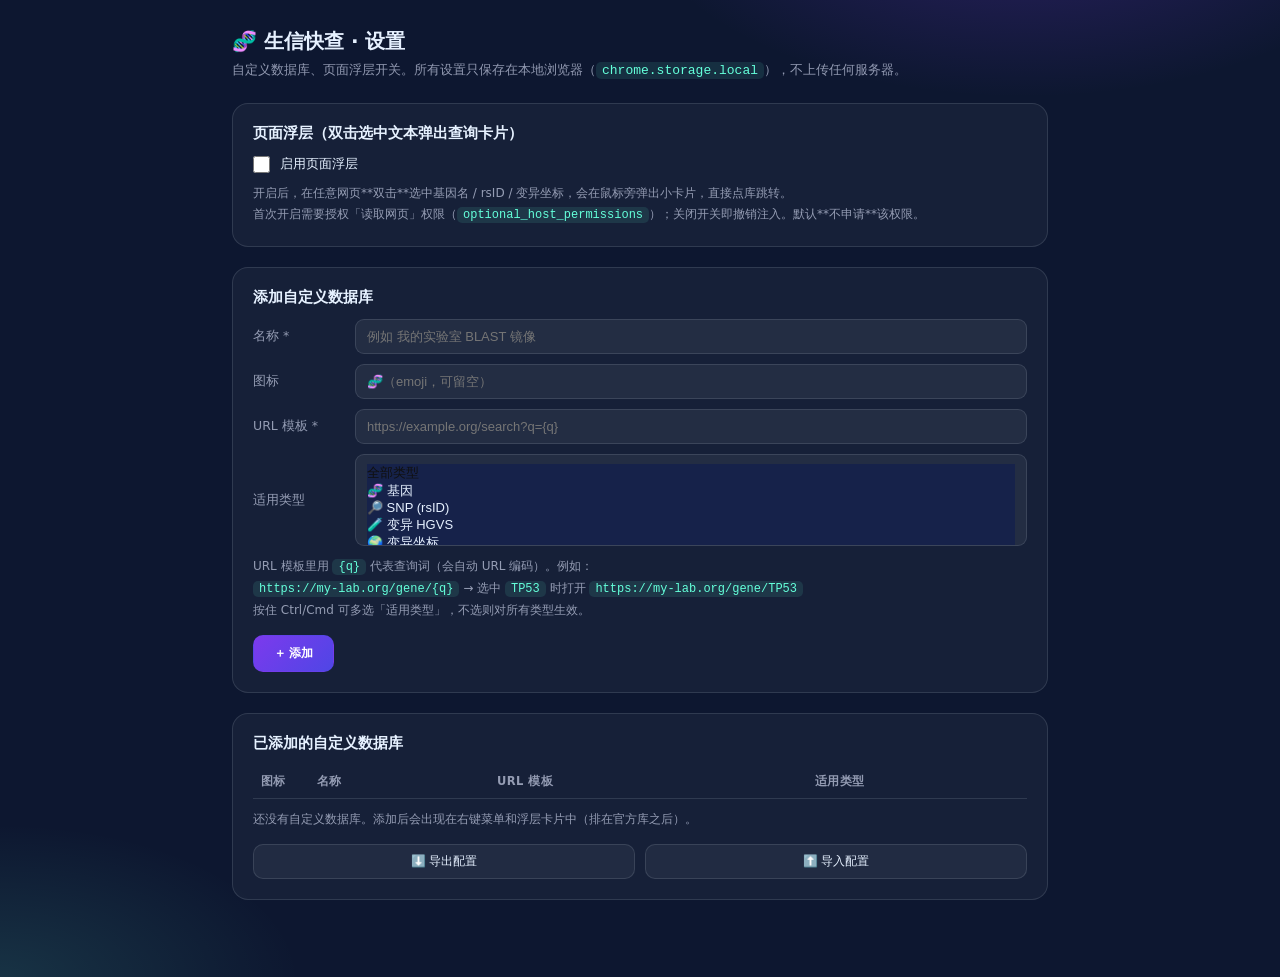
==== options.html @ fa1b14fd "feat: v0.2.0 - 页面浮层 + 批量查询 + 自定义数据库 + 演示图 1. content.js: 双击选中文本弹出查询浮层（Shadow DOM 隔离，点击外部/Esc/滚动自动收起）" ====
<!DOCTYPE html>
<html lang="zh-CN">
<head>
  <meta charset="UTF-8">
  <title>生信快查 · 设置</title>
  <link rel="stylesheet" href="popup.css">
  <style>
    body { width: auto; max-width: 860px; margin: 0 auto; padding: 28px 22px 60px; max-height: none; }
    h1 { font-size: 20px; margin-bottom: 6px; }
    .lead { color: var(--muted); font-size: 13px; margin-bottom: 24px; }
    .panel {
      padding: 20px;
      border-radius: 16px;
      border: 1px solid var(--border);
      background: rgba(255, 255, 255, 0.04);
      margin-bottom: 20px;
    }
    .panel h2 { font-size: 15px; margin-bottom: 12px; }
    .grid { display: grid; grid-template-columns: 90px 1fr; gap: 10px 12px; align-items: center; }
    .grid label { font-size: 12.5px; color: var(--muted); }
    .grid input, .grid select {
      padding: 9px 11px; border-radius: 9px; border: 1px solid var(--border);
      background: rgba(255, 255, 255, 0.06); color: var(--text); font-size: 13px; outline: none;
    }
    .grid input:focus, .grid select:focus { border-color: var(--teal); }
    .grid select option { background: #16224a; }
    .row { display: flex; gap: 10px; margin-top: 14px; flex-wrap: wrap; }
    table { width: 100%; border-collapse: collapse; margin-top: 8px; font-size: 12.5px; }
    th, td { text-align: left; padding: 9px 8px; border-bottom: 1px solid var(--border); }
    th { color: var(--muted); font-weight: 600; font-size: 11.5px; letter-spacing: 0.04em; }
    td.mono { font-family: var(--mono); font-size: 11.5px; color: var(--teal); word-break: break-all; }
    .tip { font-size: 12px; color: var(--muted); line-height: 1.75; margin-top: 10px; }
    code { font-family: var(--mono); background: rgba(100, 255, 218, 0.1); color: var(--teal); padding: 1px 6px; border-radius: 5px; }
    .switch { display: flex; align-items: center; gap: 10px; }
    .switch input { width: 17px; height: 17px; accent-color: #7c3aed; }
    .status { font-size: 12px; color: var(--muted); }
  </style>
</head>
<body>
  <h1>🧬 生信快查 · 设置</h1>
  <p class="lead">自定义数据库、页面浮层开关。所有设置只保存在本地浏览器（<code>chrome.storage.local</code>），不上传任何服务器。</p>

  <section class="panel">
    <h2>页面浮层（双击选中文本弹出查询卡片）</h2>
    <div class="switch">
      <input type="checkbox" id="floatToggle">
      <label for="floatToggle" style="font-size:13px;">启用页面浮层</label>
    </div>
    <p class="tip">
      开启后，在任意网页**双击**选中基因名 / rsID / 变异坐标，会在鼠标旁弹出小卡片，直接点库跳转。<br>
      首次开启需要授权「读取网页」权限（<code>optional_host_permissions</code>）；关闭开关即撤销注入。默认**不申请**该权限。
    </p>
    <p class="status" id="floatStatus"></p>
  </section>

  <section class="panel">
    <h2>添加自定义数据库</h2>
    <div class="grid">
      <label for="cdLabel">名称 *</label>
      <input id="cdLabel" type="text" placeholder="例如 我的实验室 BLAST 镜像">
      <label for="cdIcon">图标</label>
      <input id="cdIcon" type="text" placeholder="🧬（emoji，可留空）" maxlength="4">
      <label for="cdTemplate">URL 模板 *</label>
      <input id="cdTemplate" type="text" placeholder="https://example.org/search?q={q}">
      <label for="cdTypes">适用类型</label>
      <select id="cdTypes" multiple size="4" style="height:auto;">
        <option value="*" selected>全部类型</option>
        <option value="gene">🧬 基因</option>
        <option value="variant_rs">🔎 SNP (rsID)</option>
        <option value="variant_hgvs">🧪 变异 HGVS</option>
        <option value="variant_coord">🌍 变异坐标</option>
        <option value="geo">📦 GEO 数据集</option>
        <option value="pmid">📚 文献</option>
        <option value="doi">🔖 DOI</option>
        <option value="region">🗺️ 基因组区间</option>
        <option value="sequence">🚀 核酸序列</option>
      </select>
    </div>
    <p class="tip">
      URL 模板里用 <code>{q}</code> 代表查询词（会自动 URL 编码）。例如：<br>
      <code>https://my-lab.org/gene/{q}</code> → 选中 <code>TP53</code> 时打开 <code>https://my-lab.org/gene/TP53</code><br>
      按住 Ctrl/Cmd 可多选「适用类型」，不选则对所有类型生效。
    </p>
    <div class="row">
      <button class="btn primary" id="addBtn" style="flex:0 0 auto; padding:9px 20px;">＋ 添加</button>
    </div>
  </section>

  <section class="panel">
    <h2>已添加的自定义数据库</h2>
    <table>
      <thead>
        <tr><th style="width:56px;">图标</th><th style="width:180px;">名称</th><th>URL 模板</th><th style="width:150px;">适用类型</th><th style="width:70px;"></th></tr>
      </thead>
      <tbody id="cdBody"></tbody>
    </table>
    <p class="tip" id="cdEmpty">还没有自定义数据库。添加后会出现在右键菜单和浮层卡片中（排在官方库之后）。</p>
    <div class="row">
      <button class="btn" id="exportCd">⬇️ 导出配置</button>
      <button class="btn" id="importCd">⬆️ 导入配置</button>
      <input type="file" id="importFile" accept="application/json" hidden>
    </div>
  </section>

  <div class="toast" id="toast"></div>
  <script type="module" src="options.js"></script>
</body>
</html>
---- popup.css ----
:root {
  --bg: #0d1730;
  --bg-soft: #16224a;
  --card: rgba(255, 255, 255, 0.05);
  --border: rgba(230, 241, 255, 0.12);
  --text: #e6f1ff;
  --muted: rgba(226, 232, 255, 0.62);
  --teal: #64ffda;
  --violet: #a78bfa;
  --rose: #f472b6;
  --mono: ui-monospace, "JetBrains Mono", Consolas, monospace;
}

* { box-sizing: border-box; margin: 0; padding: 0; }

body {
  width: 400px;
  max-height: 580px;
  display: flex;
  flex-direction: column;
  background:
    radial-gradient(600px 300px at 80% -10%, rgba(124, 58, 237, 0.28), transparent 65%),
    radial-gradient(500px 260px at 0% 100%, rgba(100, 255, 218, 0.12), transparent 60%),
    var(--bg);
  color: var(--text);
  font-family: "PingFang SC", "Microsoft YaHei", system-ui, sans-serif;
  font-size: 13px;
}

.head {
  display: flex;
  align-items: center;
  justify-content: space-between;
  padding: 14px 16px 10px;
}

.brand { display: flex; align-items: center; gap: 10px; }

.logo {
  font-size: 22px;
  filter: drop-shadow(0 0 10px rgba(100, 255, 218, 0.5));
}

.brand strong { display: block; font-size: 14.5px; letter-spacing: 0.02em; }
.brand .sub { font-family: var(--mono); font-size: 10.5px; color: var(--muted); letter-spacing: 0.08em; }

.count {
  font-family: var(--mono);
  font-size: 12px;
  font-weight: 700;
  padding: 3px 10px;
  border-radius: 999px;
  color: var(--teal);
  background: rgba(100, 255, 218, 0.1);
  border: 1px solid rgba(100, 255, 218, 0.28);
}

.query-box { padding: 4px 16px 12px; }

.query-row { display: flex; gap: 8px; }

#q {
  flex: 1;
  padding: 10px 12px;
  border-radius: 10px;
  border: 1px solid var(--border);
  background: rgba(255, 255, 255, 0.06);
  color: var(--text);
  font-size: 13px;
  outline: none;
  transition: border-color 0.2s, box-shadow 0.2s;
}

#q:focus { border-color: var(--teal); box-shadow: 0 0 0 3px rgba(100, 255, 218, 0.14); }
#q::placeholder { color: rgba(226, 232, 255, 0.38); }

.hint {
  margin: 7px 2px 0;
  font-family: var(--mono);
  font-size: 10.5px;
  color: var(--muted);
  min-height: 14px;
}

.db-row { display: flex; flex-wrap: wrap; gap: 6px; margin-top: 8px; }

.db-chip {
  display: inline-flex;
  align-items: center;
  gap: 4px;
  padding: 4px 10px;
  border-radius: 999px;
  border: 1px solid rgba(167, 139, 250, 0.32);
  background: rgba(167, 139, 250, 0.1);
  color: var(--violet);
  font-size: 11px;
  cursor: pointer;
  transition: all 0.18s ease;
}

.db-chip:hover {
  background: linear-gradient(135deg, #7c3aed, #4f46e5);
  color: #fff;
  border-color: transparent;
  transform: translateY(-1px);
  box-shadow: 0 6px 16px rgba(124, 58, 237, 0.35);
}

.toolbar { display: flex; gap: 8px; padding: 0 16px 10px; }

#filter, #typeFilter {
  padding: 7px 10px;
  border-radius: 9px;
  border: 1px solid var(--border);
  background: rgba(255, 255, 255, 0.05);
  color: var(--text);
  font-size: 12px;
  outline: none;
}

#filter { flex: 1; }
#typeFilter { flex-shrink: 0; }
#typeFilter option { background: #16224a; }

.list {
  flex: 1;
  overflow-y: auto;
  padding: 0 10px;
  list-style: none;
  min-height: 120px;
}

.list::-webkit-scrollbar { width: 8px; }
.list::-webkit-scrollbar-thumb { background: linear-gradient(180deg, var(--teal), var(--violet)); border-radius: 999px; }

.item {
  display: flex;
  align-items: center;
  gap: 10px;
  padding: 9px 10px;
  border-radius: 11px;
  border: 1px solid transparent;
  cursor: pointer;
  transition: background 0.16s ease, border-color 0.16s ease;
}

.item:hover { background: rgba(255, 255, 255, 0.06); border-color: var(--border); }

.item .emoji { font-size: 16px; flex-shrink: 0; }

.item .body { flex: 1; min-width: 0; }

.item .q {
  font-family: var(--mono);
  font-size: 12.5px;
  color: var(--text);
  white-space: nowrap;
  overflow: hidden;
  text-overflow: ellipsis;
}

.item .meta {
  display: flex;
  gap: 8px;
  margin-top: 2px;
  font-size: 10.5px;
  color: var(--muted);
}

.item .db {
  color: var(--teal);
  font-weight: 600;
}

.item .copy {
  flex-shrink: 0;
  padding: 4px 8px;
  border-radius: 7px;
  border: 1px solid var(--border);
  background: transparent;
  color: var(--muted);
  font-size: 11px;
  cursor: pointer;
  transition: all 0.18s ease;
}

.item .copy:hover { color: var(--teal); border-color: rgba(100, 255, 218, 0.4); background: rgba(100, 255, 218, 0.08); }

.empty {
  padding: 30px 24px;
  text-align: center;
  font-size: 12px;
  line-height: 1.8;
  color: var(--muted);
}

.foot {
  display: flex;
  gap: 8px;
  padding: 10px 16px 14px;
  border-top: 1px solid var(--border);
}

.btn {
  flex: 1;
  padding: 8px 12px;
  border-radius: 10px;
  border: 1px solid var(--border);
  background: rgba(255, 255, 255, 0.05);
  color: var(--text);
  font-size: 12px;
  cursor: pointer;
  transition: all 0.2s ease;
}

.btn:hover { background: rgba(255, 255, 255, 0.1); transform: translateY(-1px); }

.btn.primary {
  flex-shrink: 0;
  border-color: transparent;
  background: linear-gradient(135deg, #7c3aed, #4f46e5);
  color: #fff;
  font-weight: 600;
}

.btn.primary:hover { box-shadow: 0 8px 20px rgba(124, 58, 237, 0.4); }

.btn.danger:hover { color: var(--rose); border-color: rgba(244, 114, 182, 0.45); background: rgba(244, 114, 182, 0.1); }

.toast {
  position: fixed;
  left: 50%;
  bottom: 66px;
  transform: translate(-50%, 12px);
  padding: 7px 16px;
  border-radius: 999px;
  background: rgba(100, 255, 218, 0.14);
  border: 1px solid rgba(100, 255, 218, 0.4);
  color: var(--teal);
  font-size: 12px;
  opacity: 0;
  pointer-events: none;
  transition: all 0.25s ease;
}

.toast.show { opacity: 1; transform: translate(-50%, 0); }

/* ── v0.2：Tab / 批量查询 / 设置入口 ── */
.head-right { display: flex; align-items: center; gap: 8px; }

.icon-btn {
  width: 28px; height: 28px; border-radius: 8px; cursor: pointer;
  border: 1px solid var(--border); background: rgba(255,255,255,0.05);
  color: var(--text); font-size: 13px; line-height: 1;
  transition: all 0.2s ease;
}
.icon-btn:hover { background: rgba(255,255,255,0.12); transform: rotate(18deg); }

.tabs { display: flex; gap: 6px; padding: 0 16px 10px; }

.tab {
  flex: 1; padding: 8px 10px; border-radius: 10px; cursor: pointer;
  border: 1px solid var(--border); background: transparent;
  color: var(--muted); font-size: 12px; font-weight: 600;
  transition: all 0.2s ease;
}
.tab:hover { color: var(--text); background: rgba(255,255,255,0.06); }
.tab.is-active {
  color: #fff; border-color: transparent;
  background: linear-gradient(135deg, #7c3aed, #4f46e5);
  box-shadow: 0 6px 16px rgba(124, 58, 237, 0.3);
}

#pane-history, #pane-batch { display: flex; flex-direction: column; flex: 1; min-height: 0; }

.batch-box { padding: 2px 16px 14px; display: flex; flex-direction: column; gap: 10px; }

.batch-tip { font-size: 11.5px; line-height: 1.7; color: var(--muted); }

#batchInput {
  width: 100%; padding: 10px 12px; border-radius: 10px;
  border: 1px solid var(--border); background: rgba(255,255,255,0.06);
  color: var(--text); font-family: var(--mono); font-size: 12px;
  line-height: 1.7; resize: vertical; outline: none;
}
#batchInput:focus { border-color: var(--teal); box-shadow: 0 0 0 3px rgba(100,255,218,0.12); }

.batch-mode { display: flex; align-items: center; gap: 8px; flex-wrap: wrap; font-size: 11.5px; color: var(--muted); }
.batch-mode label { display: inline-flex; align-items: center; gap: 5px; cursor: pointer; }
.batch-mode input[type="radio"] { accent-color: #7c3aed; }
#batchDb { padding: 6px 9px; border-radius: 8px; border: 1px solid var(--border); background: rgba(255,255,255,0.06); color: var(--text); font-size: 11.5px; }
#batchDb option { background: #16224a; }

.batch-preview {
  max-height: 120px; overflow-y: auto;
  display: flex; flex-wrap: wrap; gap: 5px;
}
.batch-preview::-webkit-scrollbar { width: 6px; }
.batch-preview::-webkit-scrollbar-thumb { background: var(--violet); border-radius: 999px; }

.bp-item {
  display: inline-flex; align-items: center; gap: 4px;
  padding: 3px 9px; border-radius: 999px; font-size: 10.5px;
  border: 1px solid rgba(167,139,250,0.3); background: rgba(167,139,250,0.1);
  color: var(--violet); font-family: var(--mono);
}
.bp-item.skip { border-color: rgba(244,114,182,0.35); background: rgba(244,114,182,0.1); color: var(--rose); }
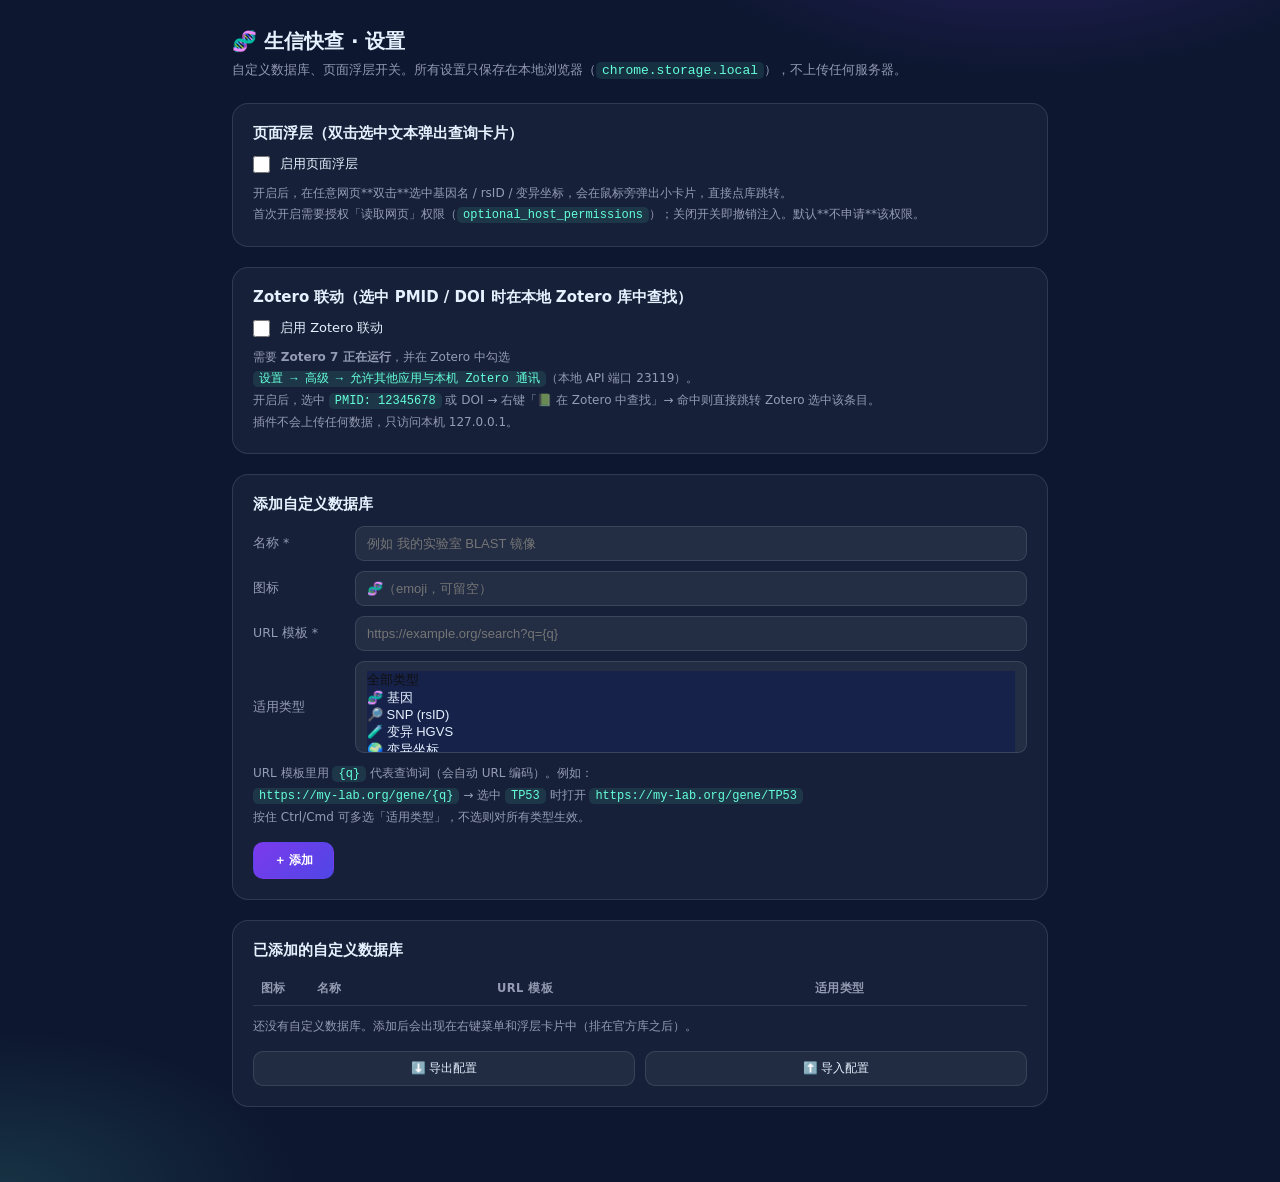
==== commit 5a5a2492: "feat: v0.3.0 - VCF 批量注释 + Zotero 联动 + 7 项对抗性审查修复 新功能: 1. VCF 批量注释: parseVcfLine/parseVcfText 解析 CHRO" ====
--- a/options.html
+++ b/options.html
@@ -54,6 +54,21 @@
   </section>
 
   <section class="panel">
+    <h2>Zotero 联动（选中 PMID / DOI 时在本地 Zotero 库中查找）</h2>
+    <div class="switch">
+      <input type="checkbox" id="zoteroToggle">
+      <label for="zoteroToggle" style="font-size:13px;">启用 Zotero 联动</label>
+    </div>
+    <p class="tip">
+      需要 <b>Zotero 7 正在运行</b>，并在 Zotero 中勾选<br>
+      <code>设置 → 高级 → 允许其他应用与本机 Zotero 通讯</code>（本地 API 端口 23119）。<br>
+      开启后，选中 <code>PMID: 12345678</code> 或 DOI → 右键「📗 在 Zotero 中查找」→ 命中则直接跳转 Zotero 选中该条目。<br>
+      插件不会上传任何数据，只访问本机 127.0.0.1。
+    </p>
+    <p class="status" id="zoteroStatus"></p>
+  </section>
+
+  <section class="panel">
     <h2>添加自定义数据库</h2>
     <div class="grid">
       <label for="cdLabel">名称 *</label>
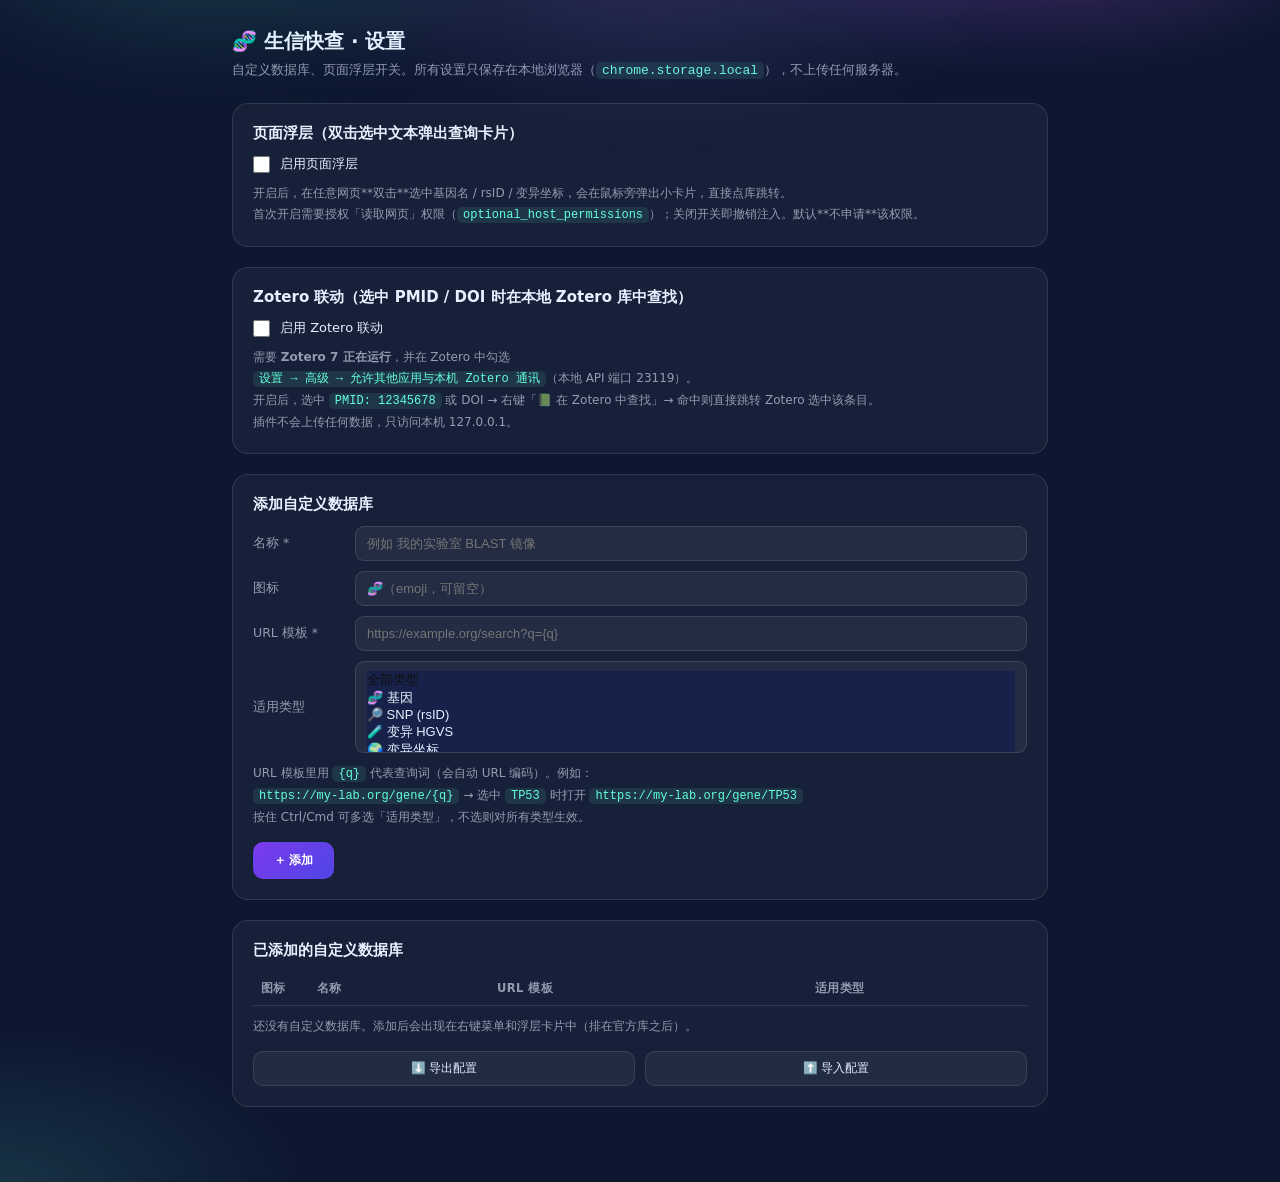
==== commit d62d9d31: "feat: v0.4.0 - 类型主题色 + 98 基因速查表 + 序列工具 + 统计看板 1. genedata.js（新数据层）:    - 98 个肿瘤/临床相关基因速查表（相关癌种 + 主要通" ====
--- a/options.html
+++ b/options.html
@@ -37,6 +37,7 @@
   </style>
 </head>
 <body>
+  <div class="aurora" aria-hidden="true"></div>
   <h1>🧬 生信快查 · 设置</h1>
   <p class="lead">自定义数据库、页面浮层开关。所有设置只保存在本地浏览器（<code>chrome.storage.local</code>），不上传任何服务器。</p>
 
--- a/popup.css
+++ b/popup.css
@@ -305,3 +305,219 @@
   color: var(--violet); font-family: var(--mono);
 }
 .bp-item.skip { border-color: rgba(244,114,182,0.35); background: rgba(244,114,182,0.1); color: var(--rose); }
+
+/* ══════════════════════════════════════════════════════════════
+   v0.4：类型主题色 · 动效 · 基因速查卡 · 序列工具 · 统计面板
+   ══════════════════════════════════════════════════════════════ */
+
+/* 背景极光（缓慢流动的多色光带） */
+.aurora {
+  position: fixed;
+  inset: -30% -30% auto -30%;
+  height: 70%;
+  pointer-events: none;
+  z-index: 0;
+  background:
+    radial-gradient(closest-side, rgba(100, 255, 218, 0.16), transparent 70%) 12% 0% / 46% 66% no-repeat,
+    radial-gradient(closest-side, rgba(167, 139, 250, 0.20), transparent 70%) 52% 0% / 52% 74% no-repeat,
+    radial-gradient(closest-side, rgba(244, 114, 182, 0.14), transparent 70%) 88% 0% / 44% 62% no-repeat;
+  filter: blur(26px);
+  animation: aurora-drift 22s ease-in-out infinite alternate;
+}
+@keyframes aurora-drift {
+  0% { transform: translate3d(-6%, 0, 0) scaleY(1); }
+  50% { transform: translate3d(4%, 3%, 0) scaleY(1.13); }
+  100% { transform: translate3d(7%, -2%, 0) scaleY(1.04); }
+}
+
+.head, .tabs, section, .foot { position: relative; z-index: 1; }
+
+/* logo 呼吸光晕 */
+.logo { animation: logo-glow 3.4s ease-in-out infinite; }
+@keyframes logo-glow {
+  0%, 100% { filter: drop-shadow(0 0 6px rgba(100, 255, 218, 0.42)); transform: scale(1); }
+  50% { filter: drop-shadow(0 0 16px rgba(100, 255, 218, 0.85)) drop-shadow(0 0 26px rgba(167,139,250,.4)); transform: scale(1.06); }
+}
+
+/* 类型色：由 JS 设置到 body 的 --tc（当前识别类型的主题色） */
+body { --tc: #64ffda; --tc-soft: rgba(100, 255, 218, 0.14); }
+
+.hint { color: var(--tc); transition: color 0.25s ease; font-weight: 600; }
+
+#q:focus { border-color: var(--tc); box-shadow: 0 0 0 3px var(--tc-soft); }
+
+.db-chip {
+  border-color: color-mix(in srgb, var(--tc) 42%, transparent);
+  background: color-mix(in srgb, var(--tc) 12%, transparent);
+  color: var(--tc);
+  position: relative;
+  overflow: hidden;
+}
+.db-chip::after {
+  content: "";
+  position: absolute;
+  inset: 0;
+  background: linear-gradient(115deg, transparent 30%, rgba(255, 255, 255, 0.28) 50%, transparent 70%);
+  transform: translateX(-120%);
+  transition: transform 0.5s ease;
+}
+.db-chip:hover::after { transform: translateX(120%); }
+.db-chip:hover {
+  background: linear-gradient(135deg, var(--tc), color-mix(in srgb, var(--tc) 45%, #4f46e5));
+  color: #071018;
+  border-color: transparent;
+  box-shadow: 0 6px 18px color-mix(in srgb, var(--tc) 34%, transparent);
+  transform: translateY(-2px);
+}
+
+/* 查询面板进入动画（staggered） */
+#pane-history, #pane-batch, #pane-stats { animation: pane-in 0.32s cubic-bezier(0.22, 1, 0.36, 1); }
+@keyframes pane-in { from { opacity: 0; transform: translateY(8px); } to { opacity: 1; transform: none; } }
+
+/* 基因速查卡 */
+.info-card {
+  margin-top: 10px;
+  padding: 11px 13px;
+  border-radius: 12px;
+  border: 1px solid color-mix(in srgb, var(--tc) 34%, transparent);
+  background: linear-gradient(150deg, color-mix(in srgb, var(--tc) 11%, transparent), rgba(255, 255, 255, 0.03));
+  animation: card-pop 0.34s cubic-bezier(0.34, 1.5, 0.64, 1);
+}
+@keyframes card-pop { from { opacity: 0; transform: translateY(6px) scale(0.97); } to { opacity: 1; transform: none; } }
+
+.info-head { display: flex; align-items: baseline; gap: 8px; margin-bottom: 9px; }
+.info-gene {
+  font-family: var(--mono);
+  font-size: 14px;
+  font-weight: 800;
+  color: var(--tc);
+  letter-spacing: 0.02em;
+  text-shadow: 0 0 14px color-mix(in srgb, var(--tc) 45%, transparent);
+}
+.info-cn { font-size: 11px; color: var(--muted); }
+
+.info-row { display: flex; gap: 8px; align-items: flex-start; margin-top: 7px; font-size: 11.5px; }
+.info-label {
+  flex-shrink: 0;
+  width: 52px;
+  color: var(--muted);
+  font-size: 10.5px;
+  padding-top: 2px;
+}
+.info-path { color: var(--text); font-size: 11.5px; }
+
+.tags { display: flex; flex-wrap: wrap; gap: 5px; }
+.tags span {
+  font-size: 10.5px;
+  padding: 2px 8px;
+  border-radius: 999px;
+  border: 1px solid color-mix(in srgb, var(--tc) 30%, transparent);
+  background: color-mix(in srgb, var(--tc) 9%, transparent);
+  color: color-mix(in srgb, var(--tc) 80%, #ffffff);
+  transition: all 0.2s ease;
+}
+.tags span:hover { transform: translateY(-1px) scale(1.04); border-color: var(--tc); }
+
+/* 序列工具卡 */
+.seq-card { --tc: #f97316; }
+.seq-line {
+  display: flex;
+  align-items: center;
+  gap: 8px;
+  margin-top: 7px;
+  font-size: 11px;
+}
+.seq-tag { flex-shrink: 0; width: 52px; color: var(--muted); font-size: 10.5px; }
+.seq-line code {
+  flex: 1;
+  min-width: 0;
+  font-family: var(--mono);
+  font-size: 10.5px;
+  color: #fdba74;
+  background: rgba(249, 115, 22, 0.1);
+  border-radius: 6px;
+  padding: 4px 7px;
+  white-space: nowrap;
+  overflow: hidden;
+  text-overflow: ellipsis;
+}
+.mini-copy {
+  flex-shrink: 0;
+  padding: 3px 9px;
+  border-radius: 6px;
+  border: 1px solid rgba(249, 115, 22, 0.32);
+  background: transparent;
+  color: #fdba74;
+  font-size: 10.5px;
+  cursor: pointer;
+  transition: all 0.2s ease;
+}
+.mini-copy:hover { background: rgba(249, 115, 22, 0.18); transform: translateY(-1px); }
+
+/* 历史项：左侧类型色条 + 入场 */
+.item {
+  position: relative;
+  border-left: 3px solid color-mix(in srgb, var(--tc) 60%, transparent);
+  animation: item-in 0.3s ease backwards;
+}
+@keyframes item-in { from { opacity: 0; transform: translateX(-6px); } to { opacity: 1; transform: none; } }
+.item .emoji { transition: transform 0.22s cubic-bezier(0.34, 1.6, 0.64, 1); }
+.item:hover .emoji { transform: scale(1.22) rotate(-6deg); }
+.item .db { color: var(--tc); }
+
+/* 统计面板 */
+.stats-box { padding: 4px 16px 16px; }
+.stat-cards { display: grid; grid-template-columns: repeat(4, 1fr); gap: 8px; margin-bottom: 16px; }
+.stat-card {
+  padding: 11px 6px;
+  border-radius: 11px;
+  border: 1px solid var(--border);
+  background: linear-gradient(160deg, rgba(255, 255, 255, 0.07), rgba(255, 255, 255, 0.02));
+  text-align: center;
+  transition: all 0.24s ease;
+}
+.stat-card:hover { transform: translateY(-2px); border-color: rgba(100, 255, 218, 0.4); box-shadow: 0 8px 20px rgba(100, 255, 218, 0.12); }
+.stat-card b {
+  display: block;
+  font-family: var(--mono);
+  font-size: 20px;
+  color: var(--teal);
+  text-shadow: 0 0 16px rgba(100, 255, 218, 0.4);
+}
+.stat-card span { font-size: 10.5px; color: var(--muted); }
+
+.stat-title { font-size: 12.5px; margin: 16px 0 9px; color: var(--text); }
+
+.bar-list { display: flex; flex-direction: column; gap: 7px; }
+.bar-row { display: flex; align-items: center; gap: 8px; font-size: 11.5px; }
+.bar-name { flex-shrink: 0; width: 82px; color: var(--muted); white-space: nowrap; overflow: hidden; text-overflow: ellipsis; }
+.bar-track { flex: 1; height: 8px; border-radius: 999px; background: rgba(255, 255, 255, 0.07); overflow: hidden; }
+.bar-fill {
+  height: 100%;
+  border-radius: 999px;
+  background: linear-gradient(90deg, var(--bc, #64ffda), color-mix(in srgb, var(--bc, #64ffda) 45%, #7c3aed));
+  box-shadow: 0 0 12px color-mix(in srgb, var(--bc, #64ffda) 45%, transparent);
+  animation: bar-grow 0.7s cubic-bezier(0.22, 1, 0.36, 1);
+}
+@keyframes bar-grow { from { transform: scaleX(0); transform-origin: left; } to { transform: scaleX(1); transform-origin: left; } }
+.bar-val { flex-shrink: 0; font-family: var(--mono); font-size: 10.5px; color: var(--teal); width: 24px; text-align: right; }
+
+.cloud { display: flex; flex-wrap: wrap; gap: 6px; }
+.cloud span {
+  font-family: var(--mono);
+  font-size: 11px;
+  padding: 4px 10px;
+  border-radius: 999px;
+  border: 1px solid rgba(167, 139, 250, 0.3);
+  background: rgba(167, 139, 250, 0.1);
+  color: #c4b5fd;
+  transition: all 0.2s ease;
+}
+.cloud span:hover { transform: translateY(-2px) scale(1.05); background: rgba(167, 139, 250, 0.22); }
+
+.stats-foot { margin-top: 16px; font-size: 10.5px; color: var(--muted); text-align: center; }
+
+@media (prefers-reduced-motion: reduce) {
+  .aurora, .logo, .item, .info-card, .bar-fill, #pane-history, #pane-batch, #pane-stats { animation: none !important; }
+  .db-chip::after { display: none; }
+}
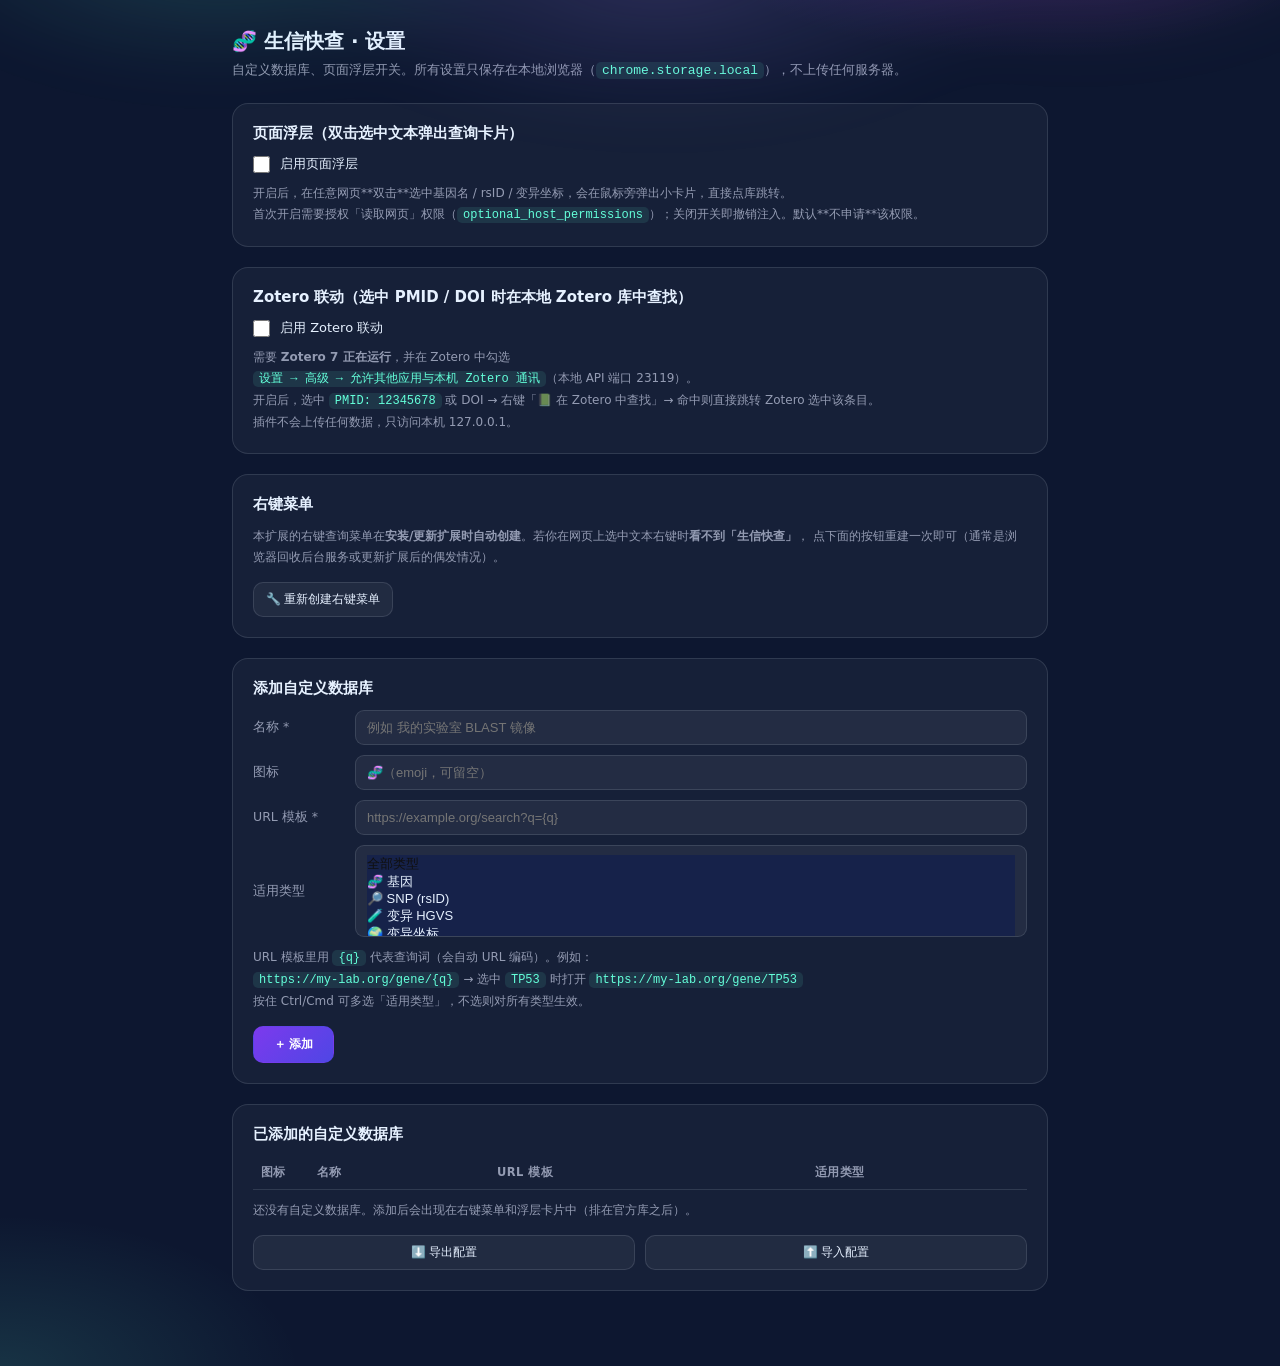
==== commit a96e4939: "fix: v0.4.2 - 修复 popup 三个面板重叠显示 + 菜单重建按钮 1. [关键] popup.css 加 [hidden] { display: none !important; } " ====
--- a/options.html
+++ b/options.html
@@ -70,6 +70,18 @@
   </section>
 
   <section class="panel">
+    <h2>右键菜单</h2>
+    <p class="tip">
+      本扩展的右键查询菜单在<strong>安装/更新扩展时自动创建</strong>。若你在网页上选中文本右键时<strong>看不到「生信快查」</strong>，
+      点下面的按钮重建一次即可（通常是浏览器回收后台服务或更新扩展后的偶发情况）。
+    </p>
+    <div class="row">
+      <button class="btn" id="rebuildMenu" style="flex:0 0 auto;">🔧 重新创建右键菜单</button>
+    </div>
+    <p class="status" id="menuStatus"></p>
+  </section>
+
+  <section class="panel">
     <h2>添加自定义数据库</h2>
     <div class="grid">
       <label for="cdLabel">名称 *</label>
--- a/popup.css
+++ b/popup.css
@@ -307,6 +307,14 @@
 .bp-item.skip { border-color: rgba(244,114,182,0.35); background: rgba(244,114,182,0.1); color: var(--rose); }
 
 /* ══════════════════════════════════════════════════════════════
+   v0.4.2 关键修复：hidden 属性被 display:flex 覆盖导致多个面板同时显示
+   （现象：popup 里查询/批量/统计三个面板内容全部叠在一起）
+   ══════════════════════════════════════════════════════════════ */
+[hidden] {
+  display: none !important;
+}
+
+/* ══════════════════════════════════════════════════════════════
    v0.4：类型主题色 · 动效 · 基因速查卡 · 序列工具 · 统计面板
    ══════════════════════════════════════════════════════════════ */
 
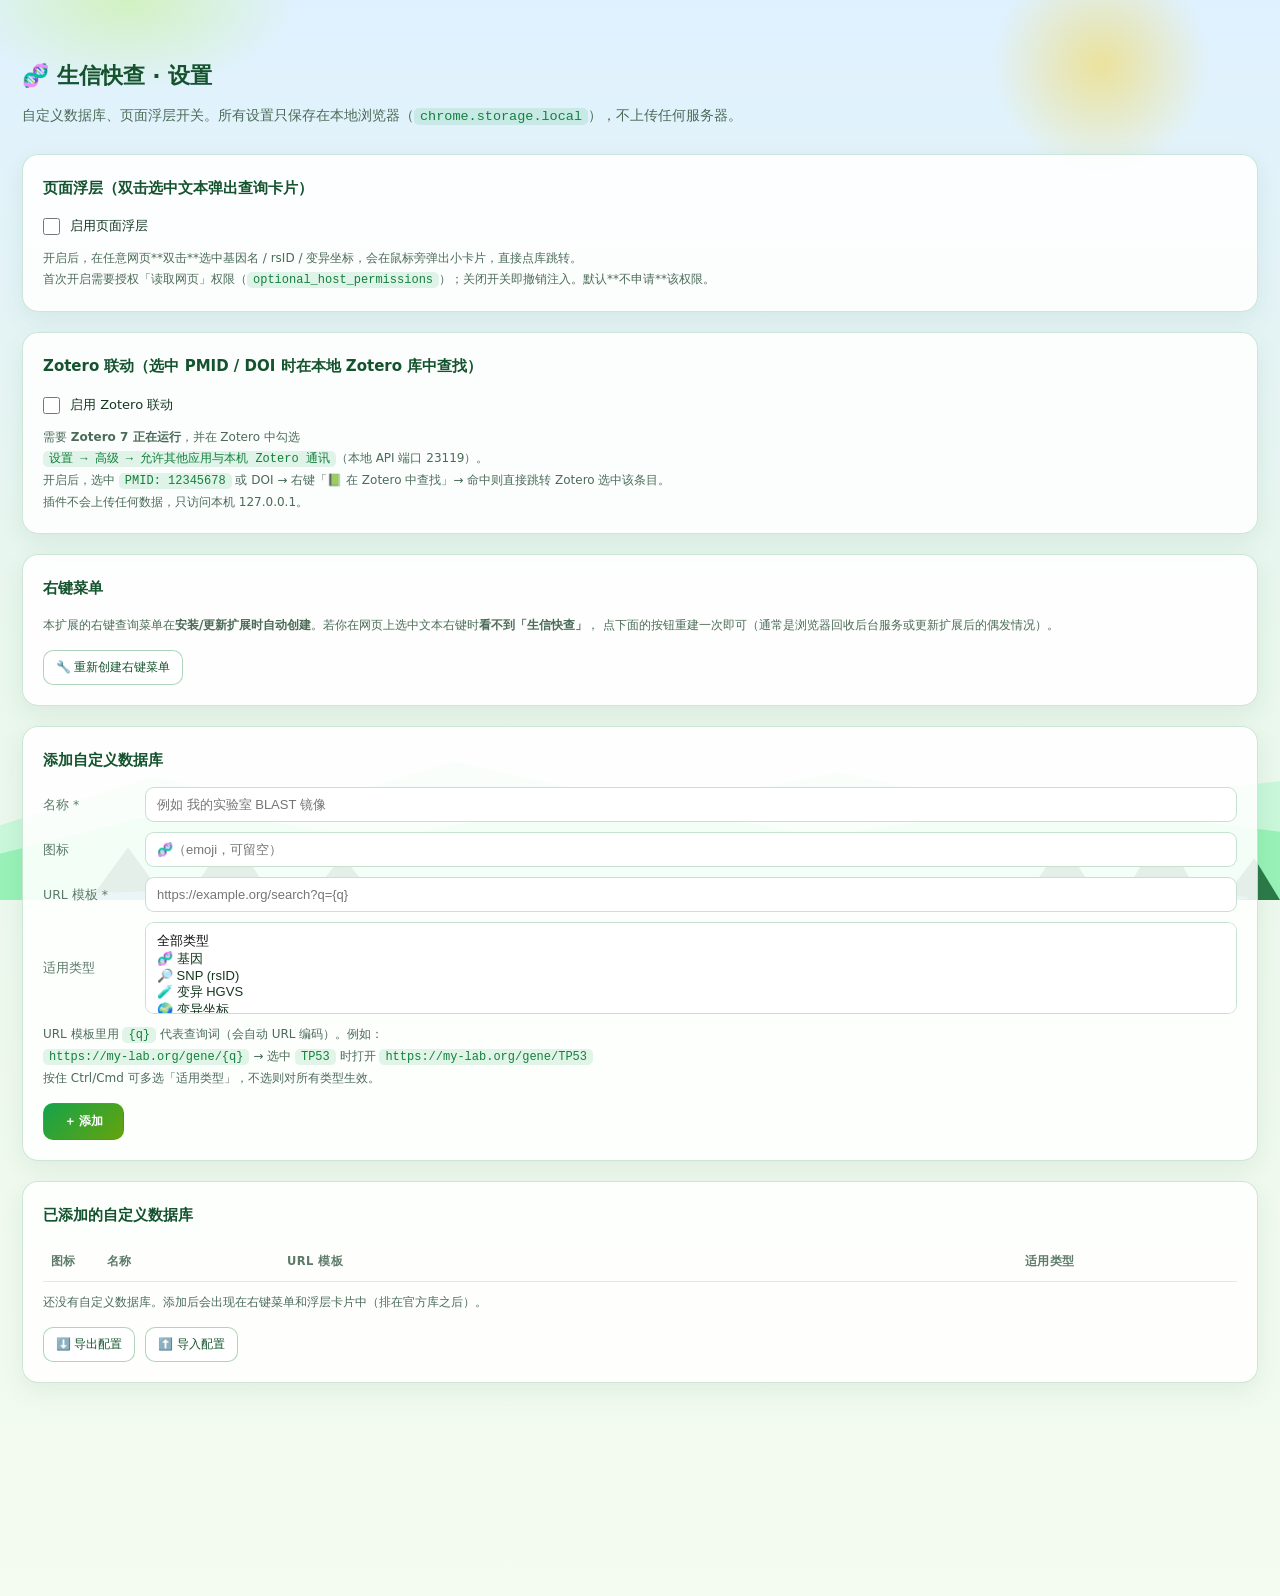
==== commit 353c4cbd: "fix+feat: v0.5.0 - 修复右键菜单崩溃（API 防御）+ 明亮自然山水主题 【根因修复】用户提供 Edge 错误堆栈：background.bundle.js:516 Cannot r" ====
--- a/options.html
+++ b/options.html
@@ -5,39 +5,69 @@
   <title>生信快查 · 设置</title>
   <link rel="stylesheet" href="popup.css">
   <style>
-    body { width: auto; max-width: 860px; margin: 0 auto; padding: 28px 22px 60px; max-height: none; }
-    h1 { font-size: 20px; margin-bottom: 6px; }
-    .lead { color: var(--muted); font-size: 13px; margin-bottom: 24px; }
+    /* ── 自然山水主题（与 popup 一致） ── */
+    * { box-sizing: border-box; }
+    body {
+      background:
+        radial-gradient(160px 160px at 86% 4%, rgba(250, 204, 21, 0.42), transparent 68%),
+        radial-gradient(240px 130px at 10% 0%, rgba(190, 242, 100, 0.4), transparent 70%),
+        linear-gradient(180deg, #dff1ff 0%, #e9f7ec 40%, #f4fbf0 100%);
+      color: #14361f;
+      font-family: "PingFang SC", "Microsoft YaHei", system-ui, sans-serif;
+      line-height: 1.85;
+      font-size: 15.5px;
+      padding: 56px 22px 200px;
+      min-height: 100vh;
+      max-height: none;
+      width: auto;
+      display: block;
+      overflow-x: hidden;
+    }
+    .scenery {
+      position: fixed;
+      left: 0; right: 0; bottom: 0;
+      height: 220px;
+      pointer-events: none;
+      z-index: 0;
+      background-image: url("data:image/svg+xml;charset=utf-8,%3Csvg xmlns='http://www.w3.org/2000/svg' viewBox='0 0 400 200' preserveAspectRatio='none'%3E%3Cpath d='M0 132 L48 88 L92 118 L142 74 L205 116 L262 84 L318 118 L400 92 L400 200 L0 200 Z' fill='%23bbf7d0' opacity='0.75'/%3E%3Cpath d='M0 158 L58 116 L118 146 L188 106 L256 142 L330 112 L400 138 L400 200 L0 200 Z' fill='%2386efac' opacity='0.8'/%3E%3Cg fill='%23166534' opacity='0.9'%3E%3Cpath d='M28 200 L40 152 L52 200 Z'/%3E%3Cpath d='M58 200 L72 140 L86 200 Z'/%3E%3Cpath d='M96 200 L107 160 L118 200 Z'/%3E%3Cpath d='M320 200 L332 148 L344 200 Z'/%3E%3Cpath d='M350 200 L363 138 L376 200 Z'/%3E%3Cpath d='M382 200 L392 162 L400 200 Z'/%3E%3C/g%3E%3Cellipse cx='200' cy='198' rx='190' ry='10' fill='%237dd3fc' opacity='0.55'/%3E%3C/svg%3E");
+      background-repeat: no-repeat;
+      background-position: bottom center;
+      background-size: 100% 100%;
+    }
+    .wrap { max-width: 860px; margin: 0 auto; position: relative; z-index: 1; }
+    h1 { font-size: 22px; margin-bottom: 6px; color: #14532d; }
+    .lead { color: #4b6b58; font-size: 13.5px; margin-bottom: 24px; }
     .panel {
       padding: 20px;
       border-radius: 16px;
-      border: 1px solid var(--border);
-      background: rgba(255, 255, 255, 0.04);
+      border: 1px solid rgba(21, 128, 61, 0.2);
+      background: rgba(255, 255, 255, 0.88);
+      box-shadow: 0 8px 24px rgba(20, 83, 45, 0.08);
       margin-bottom: 20px;
     }
-    .panel h2 { font-size: 15px; margin-bottom: 12px; }
+    .panel h2 { font-size: 15px; margin-bottom: 12px; color: #14532d; }
     .grid { display: grid; grid-template-columns: 90px 1fr; gap: 10px 12px; align-items: center; }
-    .grid label { font-size: 12.5px; color: var(--muted); }
+    .grid label { font-size: 12.5px; color: #5c7a67; }
     .grid input, .grid select {
-      padding: 9px 11px; border-radius: 9px; border: 1px solid var(--border);
-      background: rgba(255, 255, 255, 0.06); color: var(--text); font-size: 13px; outline: none;
+      padding: 9px 11px; border-radius: 9px; border: 1px solid rgba(21, 128, 61, 0.24);
+      background: #fff; color: #14361f; font-size: 13px; outline: none;
     }
-    .grid input:focus, .grid select:focus { border-color: var(--teal); }
-    .grid select option { background: #16224a; }
+    .grid input:focus, .grid select:focus { border-color: #16a34a; box-shadow: 0 0 0 3px rgba(34, 197, 94, 0.16); }
+    .grid select option { background: #fff; }
     .row { display: flex; gap: 10px; margin-top: 14px; flex-wrap: wrap; }
     table { width: 100%; border-collapse: collapse; margin-top: 8px; font-size: 12.5px; }
-    th, td { text-align: left; padding: 9px 8px; border-bottom: 1px solid var(--border); }
-    th { color: var(--muted); font-weight: 600; font-size: 11.5px; letter-spacing: 0.04em; }
-    td.mono { font-family: var(--mono); font-size: 11.5px; color: var(--teal); word-break: break-all; }
-    .tip { font-size: 12px; color: var(--muted); line-height: 1.75; margin-top: 10px; }
-    code { font-family: var(--mono); background: rgba(100, 255, 218, 0.1); color: var(--teal); padding: 1px 6px; border-radius: 5px; }
+    th, td { text-align: left; padding: 9px 8px; border-bottom: 1px solid rgba(21, 128, 61, 0.14); }
+    th { color: #5c7a67; font-weight: 600; font-size: 11.5px; letter-spacing: 0.04em; }
+    td.mono { font-family: ui-monospace, Consolas, monospace; font-size: 11.5px; color: #15803d; word-break: break-all; }
+    .tip { font-size: 12px; color: #4b6b58; line-height: 1.75; margin-top: 10px; }
+    code { font-family: ui-monospace, Consolas, monospace; background: rgba(22, 163, 74, 0.12); color: #15803d; padding: 1px 6px; border-radius: 5px; }
     .switch { display: flex; align-items: center; gap: 10px; }
-    .switch input { width: 17px; height: 17px; accent-color: #7c3aed; }
-    .status { font-size: 12px; color: var(--muted); }
+    .switch input { width: 17px; height: 17px; accent-color: #16a34a; }
+    .status { font-size: 12px; color: #5c7a67; }
   </style>
 </head>
 <body>
-  <div class="aurora" aria-hidden="true"></div>
+  <div class="scenery" aria-hidden="true"></div>
   <h1>🧬 生信快查 · 设置</h1>
   <p class="lead">自定义数据库、页面浮层开关。所有设置只保存在本地浏览器（<code>chrome.storage.local</code>），不上传任何服务器。</p>
 
@@ -79,6 +109,7 @@
       <button class="btn" id="rebuildMenu" style="flex:0 0 auto;">🔧 重新创建右键菜单</button>
     </div>
     <p class="status" id="menuStatus"></p>
+    <p class="status" id="menuDiag"></p>
   </section>
 
   <section class="panel">
--- a/popup.css
+++ b/popup.css
@@ -1,48 +1,114 @@
+/* ══════════════════════════════════════════════════════════════════
+   生信快查 · 自然山水主题（v0.5.0）
+   明亮晨光 · 层叠远山 · 松林剪影 · 暖阳光斑
+   ══════════════════════════════════════════════════════════════════ */
 :root {
-  --bg: #0d1730;
-  --bg-soft: #16224a;
-  --card: rgba(255, 255, 255, 0.05);
-  --border: rgba(230, 241, 255, 0.12);
-  --text: #e6f1ff;
-  --muted: rgba(226, 232, 255, 0.62);
-  --teal: #64ffda;
-  --violet: #a78bfa;
-  --rose: #f472b6;
+  --sky-top: #dff1ff;
+  --sky-mid: #e9f7ec;
+  --sky-bot: #f4fbf0;
+  --leaf-deep: #14532d;
+  --leaf: #15803d;
+  --leaf-mid: #16a34a;
+  --leaf-light: #4ade80;
+  --grass: #65a30d;
+  --sun: #facc15;
+  --bark: #78350f;
+  --water: #7dd3fc;
+  --text: #14361f;
+  --muted: #5c7a67;
+  --card: rgba(255, 255, 255, 0.88);
+  --card-soft: rgba(255, 255, 255, 0.6);
+  --border: rgba(21, 128, 61, 0.18);
+  --border-strong: rgba(21, 128, 61, 0.34);
+  --teal: #0d9488;
+  --violet: #6d28d9;
+  --rose: #be185d;
   --mono: ui-monospace, "JetBrains Mono", Consolas, monospace;
 }
 
 * { box-sizing: border-box; margin: 0; padding: 0; }
+
+html, body { height: auto; }
 
 body {
   width: 400px;
   max-height: 580px;
   display: flex;
   flex-direction: column;
-  background:
-    radial-gradient(600px 300px at 80% -10%, rgba(124, 58, 237, 0.28), transparent 65%),
-    radial-gradient(500px 260px at 0% 100%, rgba(100, 255, 218, 0.12), transparent 60%),
-    var(--bg);
+  position: relative;
   color: var(--text);
   font-family: "PingFang SC", "Microsoft YaHei", system-ui, sans-serif;
   font-size: 13px;
-}
-
+  background:
+    radial-gradient(140px 140px at 84% 6%, rgba(250, 204, 21, 0.5), transparent 68%),
+    radial-gradient(220px 120px at 12% 2%, rgba(190, 242, 100, 0.42), transparent 70%),
+    linear-gradient(180deg, var(--sky-top) 0%, var(--sky-mid) 42%, var(--sky-bot) 100%);
+  overflow: hidden;
+}
+
+/* 山水丛林背景层（远山 + 近山 + 松林 + 水面），纯 SVG 内联，无外部依赖 */
+.scenery {
+  position: fixed;
+  left: 0;
+  right: 0;
+  bottom: 0;
+  height: 200px;
+  pointer-events: none;
+  z-index: 0;
+  opacity: 0.95;
+  background-image: url("data:image/svg+xml;charset=utf-8,%3Csvg xmlns='http://www.w3.org/2000/svg' viewBox='0 0 400 200' preserveAspectRatio='none'%3E%3Cpath d='M0 132 L48 88 L92 118 L142 74 L205 116 L262 84 L318 118 L400 92 L400 200 L0 200 Z' fill='%23bbf7d0' opacity='0.75'/%3E%3Cpath d='M0 158 L58 116 L118 146 L188 106 L256 142 L330 112 L400 138 L400 200 L0 200 Z' fill='%2386efac' opacity='0.8'/%3E%3Cg fill='%23166534' opacity='0.9'%3E%3Cpath d='M28 200 L40 152 L52 200 Z'/%3E%3Cpath d='M58 200 L72 140 L86 200 Z'/%3E%3Cpath d='M96 200 L107 160 L118 200 Z'/%3E%3Cpath d='M320 200 L332 148 L344 200 Z'/%3E%3Cpath d='M350 200 L363 138 L376 200 Z'/%3E%3Cpath d='M382 200 L392 162 L400 200 Z'/%3E%3C/g%3E%3Cg fill='%2322c55e' opacity='0.55'%3E%3Cpath d='M44 200 L54 164 L64 200 Z'/%3E%3Cpath d='M78 200 L89 158 L100 200 Z'/%3E%3Cpath d='M336 200 L347 156 L358 200 Z'/%3E%3C/g%3E%3Cellipse cx='200' cy='198' rx='190' ry='10' fill='%237dd3fc' opacity='0.55'/%3E%3C/svg%3E");
+  background-repeat: no-repeat;
+  background-position: bottom center;
+  background-size: 100% 100%;
+}
+
+/* 飘动的云（增加自然感） */
+.cloud-layer {
+  position: fixed;
+  left: -30%;
+  right: -30%;
+  top: 26px;
+  height: 40px;
+  pointer-events: none;
+  z-index: 0;
+  background:
+    radial-gradient(closest-side, rgba(255, 255, 255, 0.85), transparent) 10% 40% / 90px 34px no-repeat,
+    radial-gradient(closest-side, rgba(255, 255, 255, 0.7), transparent) 45% 70% / 70px 26px no-repeat,
+    radial-gradient(closest-side, rgba(255, 255, 255, 0.75), transparent) 78% 30% / 110px 38px no-repeat;
+  filter: blur(3px);
+  animation: cloud-drift 34s linear infinite;
+}
+@keyframes cloud-drift {
+  from { transform: translateX(-6%); }
+  to { transform: translateX(6%); }
+}
+
+.head, .tabs, section, .foot { position: relative; z-index: 1; }
+
+/* ── 头部 ── */
 .head {
   display: flex;
   align-items: center;
   justify-content: space-between;
-  padding: 14px 16px 10px;
+  padding: 13px 16px 9px;
 }
 
 .brand { display: flex; align-items: center; gap: 10px; }
 
 .logo {
   font-size: 22px;
-  filter: drop-shadow(0 0 10px rgba(100, 255, 218, 0.5));
-}
-
-.brand strong { display: block; font-size: 14.5px; letter-spacing: 0.02em; }
-.brand .sub { font-family: var(--mono); font-size: 10.5px; color: var(--muted); letter-spacing: 0.08em; }
+  filter: drop-shadow(0 2px 6px rgba(21, 128, 61, 0.35));
+  animation: leaf-sway 3.6s ease-in-out infinite;
+}
+@keyframes leaf-sway {
+  0%, 100% { transform: rotate(-4deg) scale(1); }
+  50% { transform: rotate(5deg) scale(1.07); }
+}
+
+.brand strong { display: block; font-size: 14.5px; letter-spacing: 0.02em; color: var(--leaf-deep); }
+.brand .sub { font-family: var(--mono); font-size: 10px; color: var(--muted); letter-spacing: 0.08em; }
+
+.head-right { display: flex; align-items: center; gap: 8px; }
 
 .count {
   font-family: var(--mono);
@@ -50,78 +116,229 @@
   font-weight: 700;
   padding: 3px 10px;
   border-radius: 999px;
-  color: var(--teal);
-  background: rgba(100, 255, 218, 0.1);
-  border: 1px solid rgba(100, 255, 218, 0.28);
-}
-
+  color: #14532d;
+  background: linear-gradient(135deg, rgba(74, 222, 128, 0.5), rgba(250, 204, 21, 0.4));
+  border: 1px solid var(--border-strong);
+}
+
+.icon-btn {
+  width: 28px;
+  height: 28px;
+  border-radius: 9px;
+  cursor: pointer;
+  border: 1px solid var(--border);
+  background: rgba(255, 255, 255, 0.8);
+  color: var(--leaf-deep);
+  font-size: 13px;
+  line-height: 1;
+  transition: all 0.2s ease;
+}
+.icon-btn:hover { background: #fff; transform: rotate(18deg); box-shadow: 0 4px 12px rgba(21, 128, 61, 0.18); }
+
+/* ── 标签页 ── */
+.tabs { display: flex; gap: 6px; padding: 0 16px 10px; }
+
+.tab {
+  flex: 1;
+  padding: 8px 10px;
+  border-radius: 10px;
+  cursor: pointer;
+  border: 1px solid var(--border);
+  background: var(--card-soft);
+  color: var(--leaf-deep);
+  font-size: 12px;
+  font-weight: 600;
+  transition: all 0.2s ease;
+}
+.tab:hover { background: #fff; transform: translateY(-1px); }
+.tab.is-active {
+  color: #fff;
+  border-color: transparent;
+  background: linear-gradient(135deg, var(--leaf-mid), var(--grass));
+  box-shadow: 0 6px 16px rgba(22, 163, 74, 0.32);
+}
+
+[hidden] { display: none !important; }
+
+#pane-history, #pane-batch, #pane-stats {
+  display: flex;
+  flex-direction: column;
+  flex: 1;
+  min-height: 0;
+  animation: pane-in 0.32s cubic-bezier(0.22, 1, 0.36, 1);
+}
+@keyframes pane-in { from { opacity: 0; transform: translateY(8px); } to { opacity: 1; transform: none; } }
+
+/* ── 查询框 ── */
 .query-box { padding: 4px 16px 12px; }
-
 .query-row { display: flex; gap: 8px; }
 
 #q {
   flex: 1;
   padding: 10px 12px;
-  border-radius: 10px;
-  border: 1px solid var(--border);
-  background: rgba(255, 255, 255, 0.06);
-  color: var(--text);
+  border-radius: 11px;
+  border: 1px solid var(--border-strong);
+  background: rgba(255, 255, 255, 0.92);
+  color: var(--leaf-deep);
   font-size: 13px;
   outline: none;
   transition: border-color 0.2s, box-shadow 0.2s;
 }
-
-#q:focus { border-color: var(--teal); box-shadow: 0 0 0 3px rgba(100, 255, 218, 0.14); }
-#q::placeholder { color: rgba(226, 232, 255, 0.38); }
+#q:focus { border-color: var(--leaf-mid); box-shadow: 0 0 0 3px rgba(34, 197, 94, 0.18); }
+#q::placeholder { color: #8aa595; }
+
+.btn {
+  padding: 8px 12px;
+  border-radius: 10px;
+  border: 1px solid var(--border-strong);
+  background: rgba(255, 255, 255, 0.86);
+  color: var(--leaf-deep);
+  font-size: 12px;
+  cursor: pointer;
+  transition: all 0.2s ease;
+}
+.btn:hover { background: #fff; transform: translateY(-1px); box-shadow: 0 6px 14px rgba(21, 128, 61, 0.14); }
+.btn.primary {
+  flex-shrink: 0;
+  border-color: transparent;
+  background: linear-gradient(135deg, var(--leaf-mid), var(--grass));
+  color: #fff;
+  font-weight: 700;
+}
+.btn.primary:hover { box-shadow: 0 8px 20px rgba(22, 163, 74, 0.36); }
+.btn.danger:hover { color: var(--rose); border-color: rgba(190, 24, 93, 0.45); background: rgba(190, 24, 93, 0.07); }
 
 .hint {
   margin: 7px 2px 0;
   font-family: var(--mono);
   font-size: 10.5px;
-  color: var(--muted);
+  color: var(--leaf);
+  font-weight: 600;
   min-height: 14px;
-}
-
-.db-row { display: flex; flex-wrap: wrap; gap: 6px; margin-top: 8px; }
+  transition: color 0.25s ease;
+}
+
+/* ── 类型色（浅色底上自动压暗，保证可读性） ── */
+body { --tc: #15803d; --tc-soft: rgba(21, 128, 61, 0.16); }
+
+.db-row { display: flex; flex-wrap: wrap; gap: 6px; margin-top: 9px; }
 
 .db-chip {
   display: inline-flex;
   align-items: center;
   gap: 4px;
-  padding: 4px 10px;
-  border-radius: 999px;
-  border: 1px solid rgba(167, 139, 250, 0.32);
-  background: rgba(167, 139, 250, 0.1);
-  color: var(--violet);
+  padding: 5px 11px;
+  border-radius: 999px;
   font-size: 11px;
   cursor: pointer;
+  position: relative;
+  overflow: hidden;
+  border: 1px solid color-mix(in srgb, var(--tc) 40%, transparent);
+  background: color-mix(in srgb, var(--tc) 10%, white);
+  color: color-mix(in srgb, var(--tc) 62%, #052e16);
+  font-weight: 600;
   transition: all 0.18s ease;
 }
-
+.db-chip::after {
+  content: "";
+  position: absolute;
+  inset: 0;
+  background: linear-gradient(115deg, transparent 30%, rgba(255, 255, 255, 0.65) 50%, transparent 70%);
+  transform: translateX(-120%);
+  transition: transform 0.5s ease;
+}
+.db-chip:hover::after { transform: translateX(120%); }
 .db-chip:hover {
-  background: linear-gradient(135deg, #7c3aed, #4f46e5);
+  background: linear-gradient(135deg, var(--tc), color-mix(in srgb, var(--tc) 55%, var(--grass)));
   color: #fff;
   border-color: transparent;
-  transform: translateY(-1px);
-  box-shadow: 0 6px 16px rgba(124, 58, 237, 0.35);
-}
-
+  transform: translateY(-2px);
+  box-shadow: 0 6px 16px color-mix(in srgb, var(--tc) 32%, transparent);
+}
+
+/* ── 基因速查卡 / 序列卡 ── */
+.info-card {
+  margin-top: 10px;
+  padding: 11px 13px;
+  border-radius: 13px;
+  border: 1px solid color-mix(in srgb, var(--tc) 32%, transparent);
+  background: linear-gradient(150deg, color-mix(in srgb, var(--tc) 9%, white), rgba(255, 255, 255, 0.9));
+  box-shadow: 0 6px 18px rgba(20, 83, 45, 0.08);
+  animation: card-pop 0.34s cubic-bezier(0.34, 1.5, 0.64, 1);
+}
+@keyframes card-pop { from { opacity: 0; transform: translateY(6px) scale(0.97); } to { opacity: 1; transform: none; } }
+
+.info-head { display: flex; align-items: baseline; gap: 8px; margin-bottom: 9px; }
+.info-gene {
+  font-family: var(--mono);
+  font-size: 14px;
+  font-weight: 800;
+  letter-spacing: 0.02em;
+  color: color-mix(in srgb, var(--tc) 70%, #052e16);
+}
+.info-cn { font-size: 11px; color: var(--muted); }
+.info-row { display: flex; gap: 8px; align-items: flex-start; margin-top: 7px; font-size: 11.5px; }
+.info-label { flex-shrink: 0; width: 52px; color: var(--muted); font-size: 10.5px; padding-top: 2px; }
+.info-path { color: var(--text); font-size: 11.5px; }
+
+.tags { display: flex; flex-wrap: wrap; gap: 5px; }
+.tags span {
+  font-size: 10.5px;
+  padding: 2px 8px;
+  border-radius: 999px;
+  border: 1px solid color-mix(in srgb, var(--tc) 30%, transparent);
+  background: color-mix(in srgb, var(--tc) 12%, white);
+  color: color-mix(in srgb, var(--tc) 62%, #052e16);
+  transition: all 0.2s ease;
+}
+.tags span:hover { transform: translateY(-1px) scale(1.04); border-color: var(--tc); }
+
+.seq-card { --tc: #c2410c; }
+.seq-line { display: flex; align-items: center; gap: 8px; margin-top: 7px; font-size: 11px; }
+.seq-tag { flex-shrink: 0; width: 52px; color: var(--muted); font-size: 10.5px; }
+.seq-line code {
+  flex: 1; min-width: 0;
+  font-family: var(--mono);
+  font-size: 10.5px;
+  color: #9a3412;
+  background: rgba(251, 146, 60, 0.14);
+  border-radius: 6px;
+  padding: 4px 7px;
+  white-space: nowrap;
+  overflow: hidden;
+  text-overflow: ellipsis;
+}
+.mini-copy {
+  flex-shrink: 0;
+  padding: 3px 9px;
+  border-radius: 6px;
+  border: 1px solid rgba(194, 65, 12, 0.34);
+  background: rgba(255, 255, 255, 0.8);
+  color: #c2410c;
+  font-size: 10.5px;
+  cursor: pointer;
+  transition: all 0.2s ease;
+}
+.mini-copy:hover { background: rgba(251, 146, 60, 0.18); transform: translateY(-1px); }
+
+/* ── 工具条 ── */
 .toolbar { display: flex; gap: 8px; padding: 0 16px 10px; }
 
 #filter, #typeFilter {
   padding: 7px 10px;
   border-radius: 9px;
   border: 1px solid var(--border);
-  background: rgba(255, 255, 255, 0.05);
+  background: rgba(255, 255, 255, 0.86);
   color: var(--text);
   font-size: 12px;
   outline: none;
 }
-
 #filter { flex: 1; }
-#typeFilter { flex-shrink: 0; }
-#typeFilter option { background: #16224a; }
-
+#filter:focus { border-color: var(--leaf-mid); }
+#typeFilter { flex-shrink: 0; color: var(--leaf-deep); }
+#typeFilter option { background: #fff; }
+
+/* ── 历史列表 ── */
 .list {
   flex: 1;
   overflow-y: auto;
@@ -129,9 +346,8 @@
   list-style: none;
   min-height: 120px;
 }
-
 .list::-webkit-scrollbar { width: 8px; }
-.list::-webkit-scrollbar-thumb { background: linear-gradient(180deg, var(--teal), var(--violet)); border-radius: 999px; }
+.list::-webkit-scrollbar-thumb { background: linear-gradient(180deg, var(--leaf-light), var(--grass)); border-radius: 999px; }
 
 .item {
   display: flex;
@@ -140,93 +356,154 @@
   padding: 9px 10px;
   border-radius: 11px;
   border: 1px solid transparent;
-  cursor: pointer;
-  transition: background 0.16s ease, border-color 0.16s ease;
-}
-
-.item:hover { background: rgba(255, 255, 255, 0.06); border-color: var(--border); }
-
-.item .emoji { font-size: 16px; flex-shrink: 0; }
-
+  border-left: 3px solid color-mix(in srgb, var(--tc) 62%, transparent);
+  background: rgba(255, 255, 255, 0.5);
+  margin-bottom: 5px;
+  cursor: pointer;
+  transition: background 0.16s ease, border-color 0.16s ease, box-shadow 0.16s ease;
+  animation: item-in 0.3s ease backwards;
+}
+@keyframes item-in { from { opacity: 0; transform: translateX(-6px); } to { opacity: 1; transform: none; } }
+.item:hover {
+  background: #fff;
+  border-color: var(--border);
+  box-shadow: 0 6px 16px rgba(20, 83, 45, 0.1);
+}
+.item .emoji { font-size: 16px; flex-shrink: 0; transition: transform 0.22s cubic-bezier(0.34, 1.6, 0.64, 1); }
+.item:hover .emoji { transform: scale(1.22) rotate(-6deg); }
 .item .body { flex: 1; min-width: 0; }
-
 .item .q {
   font-family: var(--mono);
   font-size: 12.5px;
-  color: var(--text);
+  color: var(--leaf-deep);
   white-space: nowrap;
   overflow: hidden;
   text-overflow: ellipsis;
 }
-
-.item .meta {
-  display: flex;
-  gap: 8px;
-  margin-top: 2px;
-  font-size: 10.5px;
-  color: var(--muted);
-}
-
-.item .db {
-  color: var(--teal);
-  font-weight: 600;
-}
+.item .meta { display: flex; gap: 8px; margin-top: 2px; font-size: 10.5px; color: var(--muted); }
+.item .db { color: color-mix(in srgb, var(--tc) 68%, #052e16); font-weight: 700; }
 
 .item .copy {
   flex-shrink: 0;
   padding: 4px 8px;
   border-radius: 7px;
   border: 1px solid var(--border);
-  background: transparent;
+  background: rgba(255, 255, 255, 0.7);
   color: var(--muted);
   font-size: 11px;
   cursor: pointer;
   transition: all 0.18s ease;
 }
-
-.item .copy:hover { color: var(--teal); border-color: rgba(100, 255, 218, 0.4); background: rgba(100, 255, 218, 0.08); }
-
-.empty {
-  padding: 30px 24px;
-  text-align: center;
-  font-size: 12px;
-  line-height: 1.8;
-  color: var(--muted);
-}
+.item .copy:hover { color: var(--leaf); border-color: var(--border-strong); background: #fff; }
+
+.empty { padding: 30px 24px; text-align: center; font-size: 12px; line-height: 1.8; color: var(--muted); }
 
 .foot {
   display: flex;
   gap: 8px;
   padding: 10px 16px 14px;
   border-top: 1px solid var(--border);
-}
-
-.btn {
-  flex: 1;
-  padding: 8px 12px;
-  border-radius: 10px;
+  background: rgba(255, 255, 255, 0.5);
+}
+
+/* ── 批量面板 ── */
+.batch-box { padding: 2px 16px 14px; display: flex; flex-direction: column; gap: 10px; }
+.batch-tip { font-size: 11.5px; line-height: 1.7; color: var(--muted); }
+#batchInput {
+  width: 100%;
+  padding: 10px 12px;
+  border-radius: 11px;
+  border: 1px solid var(--border-strong);
+  background: rgba(255, 255, 255, 0.92);
+  color: var(--leaf-deep);
+  font-family: var(--mono);
+  font-size: 12px;
+  line-height: 1.7;
+  resize: vertical;
+  outline: none;
+}
+#batchInput:focus { border-color: var(--leaf-mid); box-shadow: 0 0 0 3px rgba(34, 197, 94, 0.16); }
+.batch-mode { display: flex; align-items: center; gap: 8px; flex-wrap: wrap; font-size: 11.5px; color: var(--muted); }
+.batch-mode label { display: inline-flex; align-items: center; gap: 5px; cursor: pointer; }
+.batch-mode input[type="radio"] { accent-color: var(--leaf-mid); }
+#batchDb {
+  padding: 6px 9px;
+  border-radius: 8px;
   border: 1px solid var(--border);
-  background: rgba(255, 255, 255, 0.05);
+  background: rgba(255, 255, 255, 0.86);
   color: var(--text);
-  font-size: 12px;
-  cursor: pointer;
+  font-size: 11.5px;
+}
+#batchDb option { background: #fff; }
+.batch-preview { max-height: 120px; overflow-y: auto; display: flex; flex-wrap: wrap; gap: 5px; }
+.batch-preview::-webkit-scrollbar { width: 6px; }
+.batch-preview::-webkit-scrollbar-thumb { background: var(--leaf-light); border-radius: 999px; }
+
+.bp-item {
+  display: inline-flex;
+  align-items: center;
+  gap: 4px;
+  padding: 3px 9px;
+  border-radius: 999px;
+  font-size: 10.5px;
+  font-family: var(--mono);
+  border: 1px solid color-mix(in srgb, var(--tc) 34%, transparent);
+  background: color-mix(in srgb, var(--tc) 10%, white);
+  color: color-mix(in srgb, var(--tc) 62%, #052e16);
+}
+.bp-item.skip { border-color: rgba(190, 24, 93, 0.34); background: rgba(190, 24, 93, 0.08); color: var(--rose); }
+
+/* ── 统计面板 ── */
+.stats-box { padding: 4px 16px 16px; overflow-y: auto; }
+.stat-cards { display: grid; grid-template-columns: repeat(4, 1fr); gap: 8px; margin-bottom: 16px; }
+.stat-card {
+  padding: 11px 6px;
+  border-radius: 12px;
+  border: 1px solid var(--border);
+  background: linear-gradient(160deg, rgba(255, 255, 255, 0.95), rgba(240, 253, 244, 0.85));
+  text-align: center;
+  transition: all 0.24s ease;
+}
+.stat-card:hover { transform: translateY(-2px); border-color: var(--border-strong); box-shadow: 0 8px 20px rgba(21, 128, 61, 0.14); }
+.stat-card b {
+  display: block;
+  font-family: var(--mono);
+  font-size: 20px;
+  color: var(--leaf);
+}
+.stat-card span { font-size: 10.5px; color: var(--muted); }
+
+.stat-title { font-size: 12.5px; margin: 16px 0 9px; color: var(--leaf-deep); }
+
+.bar-list { display: flex; flex-direction: column; gap: 7px; }
+.bar-row { display: flex; align-items: center; gap: 8px; font-size: 11.5px; }
+.bar-name { flex-shrink: 0; width: 82px; color: var(--muted); white-space: nowrap; overflow: hidden; text-overflow: ellipsis; }
+.bar-track { flex: 1; height: 9px; border-radius: 999px; background: rgba(20, 83, 45, 0.1); overflow: hidden; }
+.bar-fill {
+  height: 100%;
+  border-radius: 999px;
+  background: linear-gradient(90deg, var(--bc, #16a34a), color-mix(in srgb, var(--bc, #16a34a) 60%, var(--sun)));
+  animation: bar-grow 0.7s cubic-bezier(0.22, 1, 0.36, 1);
+}
+@keyframes bar-grow { from { transform: scaleX(0); transform-origin: left; } to { transform: scaleX(1); transform-origin: left; } }
+.bar-val { flex-shrink: 0; font-family: var(--mono); font-size: 10.5px; color: var(--leaf); width: 24px; text-align: right; }
+
+.cloud { display: flex; flex-wrap: wrap; gap: 6px; }
+.cloud span {
+  font-family: var(--mono);
+  font-size: 11px;
+  padding: 4px 10px;
+  border-radius: 999px;
+  border: 1px solid rgba(101, 163, 13, 0.34);
+  background: rgba(190, 242, 100, 0.24);
+  color: #3f6212;
   transition: all 0.2s ease;
 }
-
-.btn:hover { background: rgba(255, 255, 255, 0.1); transform: translateY(-1px); }
-
-.btn.primary {
-  flex-shrink: 0;
-  border-color: transparent;
-  background: linear-gradient(135deg, #7c3aed, #4f46e5);
-  color: #fff;
-  font-weight: 600;
-}
-
-.btn.primary:hover { box-shadow: 0 8px 20px rgba(124, 58, 237, 0.4); }
-
-.btn.danger:hover { color: var(--rose); border-color: rgba(244, 114, 182, 0.45); background: rgba(244, 114, 182, 0.1); }
-
+.cloud span:hover { transform: translateY(-2px) scale(1.05); background: rgba(190, 242, 100, 0.45); }
+
+.stats-foot { margin-top: 16px; font-size: 10.5px; color: var(--muted); text-align: center; }
+
+/* ── 提示条 ── */
 .toast {
   position: fixed;
   left: 50%;
@@ -234,298 +511,18 @@
   transform: translate(-50%, 12px);
   padding: 7px 16px;
   border-radius: 999px;
-  background: rgba(100, 255, 218, 0.14);
-  border: 1px solid rgba(100, 255, 218, 0.4);
-  color: var(--teal);
+  background: rgba(20, 83, 45, 0.92);
+  border: 1px solid rgba(74, 222, 128, 0.5);
+  color: #ecfdf5;
   font-size: 12px;
   opacity: 0;
   pointer-events: none;
   transition: all 0.25s ease;
-}
-
+  z-index: 9;
+}
 .toast.show { opacity: 1; transform: translate(-50%, 0); }
 
-/* ── v0.2：Tab / 批量查询 / 设置入口 ── */
-.head-right { display: flex; align-items: center; gap: 8px; }
-
-.icon-btn {
-  width: 28px; height: 28px; border-radius: 8px; cursor: pointer;
-  border: 1px solid var(--border); background: rgba(255,255,255,0.05);
-  color: var(--text); font-size: 13px; line-height: 1;
-  transition: all 0.2s ease;
-}
-.icon-btn:hover { background: rgba(255,255,255,0.12); transform: rotate(18deg); }
-
-.tabs { display: flex; gap: 6px; padding: 0 16px 10px; }
-
-.tab {
-  flex: 1; padding: 8px 10px; border-radius: 10px; cursor: pointer;
-  border: 1px solid var(--border); background: transparent;
-  color: var(--muted); font-size: 12px; font-weight: 600;
-  transition: all 0.2s ease;
-}
-.tab:hover { color: var(--text); background: rgba(255,255,255,0.06); }
-.tab.is-active {
-  color: #fff; border-color: transparent;
-  background: linear-gradient(135deg, #7c3aed, #4f46e5);
-  box-shadow: 0 6px 16px rgba(124, 58, 237, 0.3);
-}
-
-#pane-history, #pane-batch { display: flex; flex-direction: column; flex: 1; min-height: 0; }
-
-.batch-box { padding: 2px 16px 14px; display: flex; flex-direction: column; gap: 10px; }
-
-.batch-tip { font-size: 11.5px; line-height: 1.7; color: var(--muted); }
-
-#batchInput {
-  width: 100%; padding: 10px 12px; border-radius: 10px;
-  border: 1px solid var(--border); background: rgba(255,255,255,0.06);
-  color: var(--text); font-family: var(--mono); font-size: 12px;
-  line-height: 1.7; resize: vertical; outline: none;
-}
-#batchInput:focus { border-color: var(--teal); box-shadow: 0 0 0 3px rgba(100,255,218,0.12); }
-
-.batch-mode { display: flex; align-items: center; gap: 8px; flex-wrap: wrap; font-size: 11.5px; color: var(--muted); }
-.batch-mode label { display: inline-flex; align-items: center; gap: 5px; cursor: pointer; }
-.batch-mode input[type="radio"] { accent-color: #7c3aed; }
-#batchDb { padding: 6px 9px; border-radius: 8px; border: 1px solid var(--border); background: rgba(255,255,255,0.06); color: var(--text); font-size: 11.5px; }
-#batchDb option { background: #16224a; }
-
-.batch-preview {
-  max-height: 120px; overflow-y: auto;
-  display: flex; flex-wrap: wrap; gap: 5px;
-}
-.batch-preview::-webkit-scrollbar { width: 6px; }
-.batch-preview::-webkit-scrollbar-thumb { background: var(--violet); border-radius: 999px; }
-
-.bp-item {
-  display: inline-flex; align-items: center; gap: 4px;
-  padding: 3px 9px; border-radius: 999px; font-size: 10.5px;
-  border: 1px solid rgba(167,139,250,0.3); background: rgba(167,139,250,0.1);
-  color: var(--violet); font-family: var(--mono);
-}
-.bp-item.skip { border-color: rgba(244,114,182,0.35); background: rgba(244,114,182,0.1); color: var(--rose); }
-
-/* ══════════════════════════════════════════════════════════════
-   v0.4.2 关键修复：hidden 属性被 display:flex 覆盖导致多个面板同时显示
-   （现象：popup 里查询/批量/统计三个面板内容全部叠在一起）
-   ══════════════════════════════════════════════════════════════ */
-[hidden] {
-  display: none !important;
-}
-
-/* ══════════════════════════════════════════════════════════════
-   v0.4：类型主题色 · 动效 · 基因速查卡 · 序列工具 · 统计面板
-   ══════════════════════════════════════════════════════════════ */
-
-/* 背景极光（缓慢流动的多色光带） */
-.aurora {
-  position: fixed;
-  inset: -30% -30% auto -30%;
-  height: 70%;
-  pointer-events: none;
-  z-index: 0;
-  background:
-    radial-gradient(closest-side, rgba(100, 255, 218, 0.16), transparent 70%) 12% 0% / 46% 66% no-repeat,
-    radial-gradient(closest-side, rgba(167, 139, 250, 0.20), transparent 70%) 52% 0% / 52% 74% no-repeat,
-    radial-gradient(closest-side, rgba(244, 114, 182, 0.14), transparent 70%) 88% 0% / 44% 62% no-repeat;
-  filter: blur(26px);
-  animation: aurora-drift 22s ease-in-out infinite alternate;
-}
-@keyframes aurora-drift {
-  0% { transform: translate3d(-6%, 0, 0) scaleY(1); }
-  50% { transform: translate3d(4%, 3%, 0) scaleY(1.13); }
-  100% { transform: translate3d(7%, -2%, 0) scaleY(1.04); }
-}
-
-.head, .tabs, section, .foot { position: relative; z-index: 1; }
-
-/* logo 呼吸光晕 */
-.logo { animation: logo-glow 3.4s ease-in-out infinite; }
-@keyframes logo-glow {
-  0%, 100% { filter: drop-shadow(0 0 6px rgba(100, 255, 218, 0.42)); transform: scale(1); }
-  50% { filter: drop-shadow(0 0 16px rgba(100, 255, 218, 0.85)) drop-shadow(0 0 26px rgba(167,139,250,.4)); transform: scale(1.06); }
-}
-
-/* 类型色：由 JS 设置到 body 的 --tc（当前识别类型的主题色） */
-body { --tc: #64ffda; --tc-soft: rgba(100, 255, 218, 0.14); }
-
-.hint { color: var(--tc); transition: color 0.25s ease; font-weight: 600; }
-
-#q:focus { border-color: var(--tc); box-shadow: 0 0 0 3px var(--tc-soft); }
-
-.db-chip {
-  border-color: color-mix(in srgb, var(--tc) 42%, transparent);
-  background: color-mix(in srgb, var(--tc) 12%, transparent);
-  color: var(--tc);
-  position: relative;
-  overflow: hidden;
-}
-.db-chip::after {
-  content: "";
-  position: absolute;
-  inset: 0;
-  background: linear-gradient(115deg, transparent 30%, rgba(255, 255, 255, 0.28) 50%, transparent 70%);
-  transform: translateX(-120%);
-  transition: transform 0.5s ease;
-}
-.db-chip:hover::after { transform: translateX(120%); }
-.db-chip:hover {
-  background: linear-gradient(135deg, var(--tc), color-mix(in srgb, var(--tc) 45%, #4f46e5));
-  color: #071018;
-  border-color: transparent;
-  box-shadow: 0 6px 18px color-mix(in srgb, var(--tc) 34%, transparent);
-  transform: translateY(-2px);
-}
-
-/* 查询面板进入动画（staggered） */
-#pane-history, #pane-batch, #pane-stats { animation: pane-in 0.32s cubic-bezier(0.22, 1, 0.36, 1); }
-@keyframes pane-in { from { opacity: 0; transform: translateY(8px); } to { opacity: 1; transform: none; } }
-
-/* 基因速查卡 */
-.info-card {
-  margin-top: 10px;
-  padding: 11px 13px;
-  border-radius: 12px;
-  border: 1px solid color-mix(in srgb, var(--tc) 34%, transparent);
-  background: linear-gradient(150deg, color-mix(in srgb, var(--tc) 11%, transparent), rgba(255, 255, 255, 0.03));
-  animation: card-pop 0.34s cubic-bezier(0.34, 1.5, 0.64, 1);
-}
-@keyframes card-pop { from { opacity: 0; transform: translateY(6px) scale(0.97); } to { opacity: 1; transform: none; } }
-
-.info-head { display: flex; align-items: baseline; gap: 8px; margin-bottom: 9px; }
-.info-gene {
-  font-family: var(--mono);
-  font-size: 14px;
-  font-weight: 800;
-  color: var(--tc);
-  letter-spacing: 0.02em;
-  text-shadow: 0 0 14px color-mix(in srgb, var(--tc) 45%, transparent);
-}
-.info-cn { font-size: 11px; color: var(--muted); }
-
-.info-row { display: flex; gap: 8px; align-items: flex-start; margin-top: 7px; font-size: 11.5px; }
-.info-label {
-  flex-shrink: 0;
-  width: 52px;
-  color: var(--muted);
-  font-size: 10.5px;
-  padding-top: 2px;
-}
-.info-path { color: var(--text); font-size: 11.5px; }
-
-.tags { display: flex; flex-wrap: wrap; gap: 5px; }
-.tags span {
-  font-size: 10.5px;
-  padding: 2px 8px;
-  border-radius: 999px;
-  border: 1px solid color-mix(in srgb, var(--tc) 30%, transparent);
-  background: color-mix(in srgb, var(--tc) 9%, transparent);
-  color: color-mix(in srgb, var(--tc) 80%, #ffffff);
-  transition: all 0.2s ease;
-}
-.tags span:hover { transform: translateY(-1px) scale(1.04); border-color: var(--tc); }
-
-/* 序列工具卡 */
-.seq-card { --tc: #f97316; }
-.seq-line {
-  display: flex;
-  align-items: center;
-  gap: 8px;
-  margin-top: 7px;
-  font-size: 11px;
-}
-.seq-tag { flex-shrink: 0; width: 52px; color: var(--muted); font-size: 10.5px; }
-.seq-line code {
-  flex: 1;
-  min-width: 0;
-  font-family: var(--mono);
-  font-size: 10.5px;
-  color: #fdba74;
-  background: rgba(249, 115, 22, 0.1);
-  border-radius: 6px;
-  padding: 4px 7px;
-  white-space: nowrap;
-  overflow: hidden;
-  text-overflow: ellipsis;
-}
-.mini-copy {
-  flex-shrink: 0;
-  padding: 3px 9px;
-  border-radius: 6px;
-  border: 1px solid rgba(249, 115, 22, 0.32);
-  background: transparent;
-  color: #fdba74;
-  font-size: 10.5px;
-  cursor: pointer;
-  transition: all 0.2s ease;
-}
-.mini-copy:hover { background: rgba(249, 115, 22, 0.18); transform: translateY(-1px); }
-
-/* 历史项：左侧类型色条 + 入场 */
-.item {
-  position: relative;
-  border-left: 3px solid color-mix(in srgb, var(--tc) 60%, transparent);
-  animation: item-in 0.3s ease backwards;
-}
-@keyframes item-in { from { opacity: 0; transform: translateX(-6px); } to { opacity: 1; transform: none; } }
-.item .emoji { transition: transform 0.22s cubic-bezier(0.34, 1.6, 0.64, 1); }
-.item:hover .emoji { transform: scale(1.22) rotate(-6deg); }
-.item .db { color: var(--tc); }
-
-/* 统计面板 */
-.stats-box { padding: 4px 16px 16px; }
-.stat-cards { display: grid; grid-template-columns: repeat(4, 1fr); gap: 8px; margin-bottom: 16px; }
-.stat-card {
-  padding: 11px 6px;
-  border-radius: 11px;
-  border: 1px solid var(--border);
-  background: linear-gradient(160deg, rgba(255, 255, 255, 0.07), rgba(255, 255, 255, 0.02));
-  text-align: center;
-  transition: all 0.24s ease;
-}
-.stat-card:hover { transform: translateY(-2px); border-color: rgba(100, 255, 218, 0.4); box-shadow: 0 8px 20px rgba(100, 255, 218, 0.12); }
-.stat-card b {
-  display: block;
-  font-family: var(--mono);
-  font-size: 20px;
-  color: var(--teal);
-  text-shadow: 0 0 16px rgba(100, 255, 218, 0.4);
-}
-.stat-card span { font-size: 10.5px; color: var(--muted); }
-
-.stat-title { font-size: 12.5px; margin: 16px 0 9px; color: var(--text); }
-
-.bar-list { display: flex; flex-direction: column; gap: 7px; }
-.bar-row { display: flex; align-items: center; gap: 8px; font-size: 11.5px; }
-.bar-name { flex-shrink: 0; width: 82px; color: var(--muted); white-space: nowrap; overflow: hidden; text-overflow: ellipsis; }
-.bar-track { flex: 1; height: 8px; border-radius: 999px; background: rgba(255, 255, 255, 0.07); overflow: hidden; }
-.bar-fill {
-  height: 100%;
-  border-radius: 999px;
-  background: linear-gradient(90deg, var(--bc, #64ffda), color-mix(in srgb, var(--bc, #64ffda) 45%, #7c3aed));
-  box-shadow: 0 0 12px color-mix(in srgb, var(--bc, #64ffda) 45%, transparent);
-  animation: bar-grow 0.7s cubic-bezier(0.22, 1, 0.36, 1);
-}
-@keyframes bar-grow { from { transform: scaleX(0); transform-origin: left; } to { transform: scaleX(1); transform-origin: left; } }
-.bar-val { flex-shrink: 0; font-family: var(--mono); font-size: 10.5px; color: var(--teal); width: 24px; text-align: right; }
-
-.cloud { display: flex; flex-wrap: wrap; gap: 6px; }
-.cloud span {
-  font-family: var(--mono);
-  font-size: 11px;
-  padding: 4px 10px;
-  border-radius: 999px;
-  border: 1px solid rgba(167, 139, 250, 0.3);
-  background: rgba(167, 139, 250, 0.1);
-  color: #c4b5fd;
-  transition: all 0.2s ease;
-}
-.cloud span:hover { transform: translateY(-2px) scale(1.05); background: rgba(167, 139, 250, 0.22); }
-
-.stats-foot { margin-top: 16px; font-size: 10.5px; color: var(--muted); text-align: center; }
-
 @media (prefers-reduced-motion: reduce) {
-  .aurora, .logo, .item, .info-card, .bar-fill, #pane-history, #pane-batch, #pane-stats { animation: none !important; }
+  .cloud-layer, .logo, .item, .info-card, .bar-fill, #pane-history, #pane-batch, #pane-stats { animation: none !important; }
   .db-chip::after { display: none; }
 }
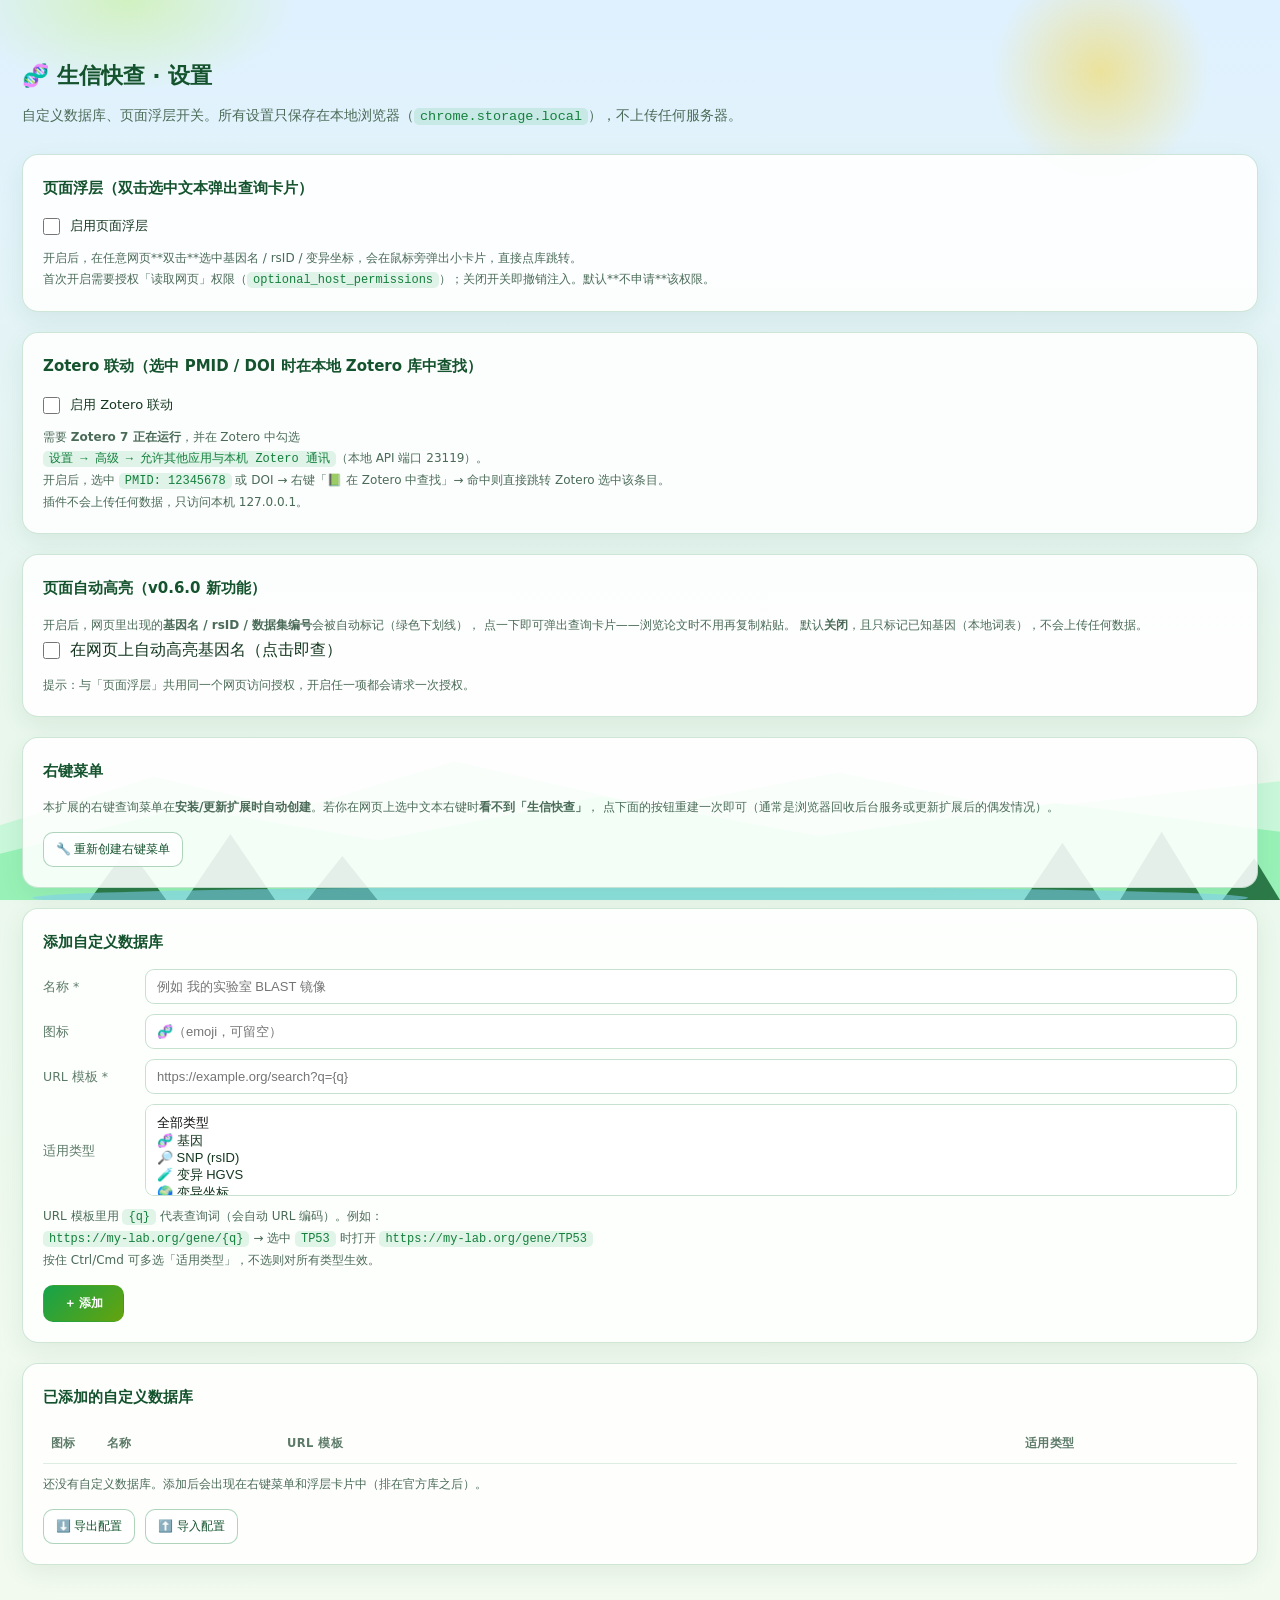
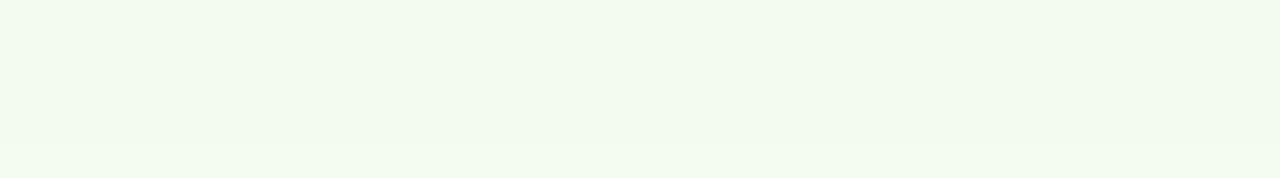
==== commit 9a6d442d: "feat: v0.6.0 - 扫描本页 + 网页基因自动高亮 + 国际化文档 【核心新功能】 1. 🔍 扫描本页（借鉴 Zotero Connector 的页面抓取模式）    - 一键提取当前页所有" ====
--- a/options.html
+++ b/options.html
@@ -100,6 +100,21 @@
   </section>
 
   <section class="panel">
+    <h2>页面自动高亮（v0.6.0 新功能）</h2>
+    <p class="tip">
+      开启后，网页里出现的<strong>基因名 / rsID / 数据集编号</strong>会被自动标记（绿色下划线），
+      点一下即可弹出查询卡片——浏览论文时不用再复制粘贴。
+      默认<strong>关闭</strong>，且只标记已知基因（本地词表），不会上传任何数据。
+    </p>
+    <div class="switch">
+      <input type="checkbox" id="highlightToggle">
+      <label for="highlightToggle">在网页上自动高亮基因名（点击即查）</label>
+    </div>
+    <p class="status" id="highlightStatus"></p>
+    <p class="tip">提示：与「页面浮层」共用同一个网页访问授权，开启任一项都会请求一次授权。</p>
+  </section>
+
+  <section class="panel">
     <h2>右键菜单</h2>
     <p class="tip">
       本扩展的右键查询菜单在<strong>安装/更新扩展时自动创建</strong>。若你在网页上选中文本右键时<strong>看不到「生信快查」</strong>，
--- a/popup.css
+++ b/popup.css
@@ -218,6 +218,21 @@
   transition: color 0.25s ease;
 }
 
+/* ── 扫描本页 ── */
+.scan-row { display: flex; align-items: center; gap: 9px; margin-top: 9px; }
+
+.btn.scan {
+  flex-shrink: 0;
+  border-color: transparent;
+  background: linear-gradient(135deg, rgba(22, 163, 74, 0.14), rgba(190, 242, 100, 0.34));
+  color: #15803d;
+  font-weight: 700;
+  border: 1px solid rgba(21, 128, 61, 0.3);
+}
+.btn.scan:hover { background: linear-gradient(135deg, #16a34a, #65a30d); color: #fff; border-color: transparent; }
+.btn.scan:disabled { opacity: 0.6; cursor: default; transform: none; }
+.scan-hint { font-size: 10.5px; color: var(--muted); line-height: 1.5; }
+
 /* ── 类型色（浅色底上自动压暗，保证可读性） ── */
 body { --tc: #15803d; --tc-soft: rgba(21, 128, 61, 0.16); }
 
